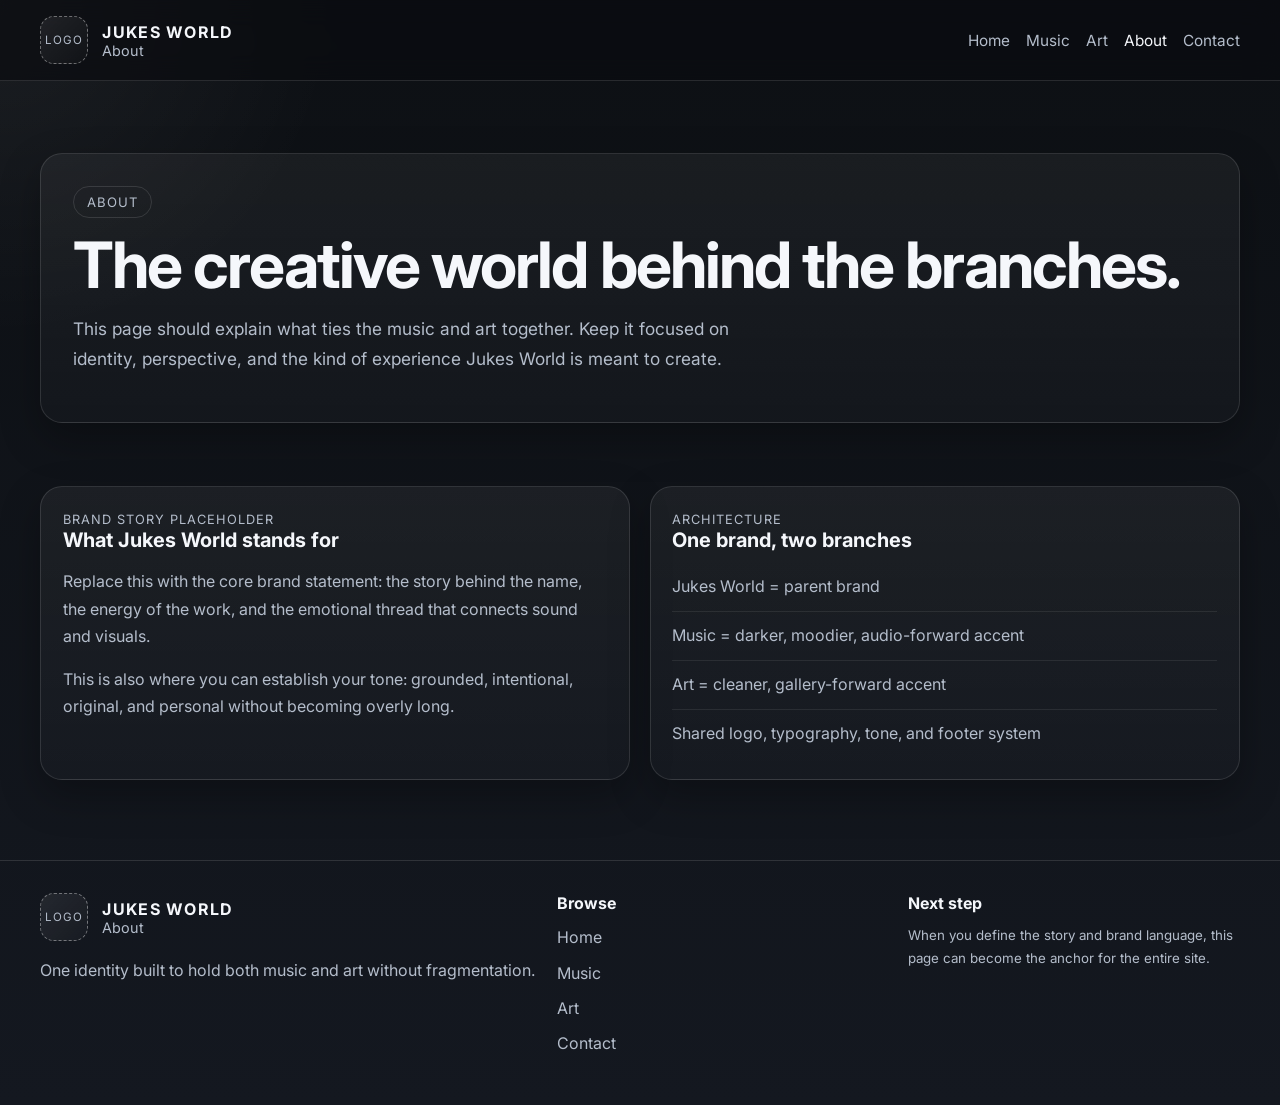
==== about/index.html @ 493636e7 "Add files via upload" ====
<!DOCTYPE html>
<html lang="en">
<head>
  <meta charset="UTF-8" />
  <meta name="viewport" content="width=device-width, initial-scale=1.0" />
  <title>Jukes World — About</title>
  <meta name="description" content="About Jukes World and the shared identity connecting its music and art branches." />
  <link rel="preconnect" href="https://fonts.googleapis.com" />
  <link rel="preconnect" href="https://fonts.gstatic.com" crossorigin />
  <link href="https://fonts.googleapis.com/css2?family=Inter:wght@400;500;600;700;800&display=swap" rel="stylesheet" />
  <link rel="stylesheet" href="/styles.css" />
</head>
<body class="inner-page">
  <header class="site-header">
    <div class="container nav-wrap">
      <a class="brand-lockup" href="/">
        <div class="brand-mark">Logo</div>
        <div class="brand-text">
          <strong>Jukes World</strong>
          <span>About</span>
        </div>
      </a>

      <button class="menu-toggle" type="button" aria-expanded="false" data-menu-toggle>Menu</button>

      <nav class="main-nav" aria-label="Primary" data-nav>
        <a href="/">Home</a>
        <a href="/music/">Music</a>
        <a href="/art/">Art</a>
        <a class="active" href="/about/">About</a>
        <a href="/contact/">Contact</a>
      </nav>
    </div>
  </header>

  <main>
    <section class="page-hero">
      <div class="container">
        <div class="panel">
          <span class="eyebrow">About</span>
          <h1>The creative world behind the branches.</h1>
          <p>
            This page should explain what ties the music and art together. Keep it focused on identity, perspective, and the kind of experience Jukes World is meant to create.
          </p>
        </div>
      </div>
    </section>

    <section>
      <div class="container about-grid">
        <article class="content-card">
          <span class="kicker">Brand Story Placeholder</span>
          <h3>What Jukes World stands for</h3>
          <p>
            Replace this with the core brand statement: the story behind the name, the energy of the work, and the emotional thread that connects sound and visuals.
          </p>
          <p>
            This is also where you can establish your tone: grounded, intentional, original, and personal without becoming overly long.
          </p>
        </article>

        <article class="content-card">
          <span class="kicker">Architecture</span>
          <h3>One brand, two branches</h3>
          <ul class="clean-list">
            <li>Jukes World = parent brand</li>
            <li>Music = darker, moodier, audio-forward accent</li>
            <li>Art = cleaner, gallery-forward accent</li>
            <li>Shared logo, typography, tone, and footer system</li>
          </ul>
        </article>
      </div>
    </section>
  </main>

  <footer class="footer">
    <div class="container footer-grid">
      <div>
        <div class="brand-lockup">
          <div class="brand-mark">Logo</div>
          <div class="brand-text">
            <strong>Jukes World</strong>
            <span>About</span>
          </div>
        </div>
        <p>One identity built to hold both music and art without fragmentation.</p>
      </div>
      <div>
        <h4>Browse</h4>
        <div class="footer-links">
          <a href="/">Home</a>
          <a href="/music/">Music</a>
          <a href="/art/">Art</a>
          <a href="/contact/">Contact</a>
        </div>
      </div>
      <div>
        <h4>Next step</h4>
        <small>When you define the story and brand language, this page can become the anchor for the entire site.</small>
      </div>
    </div>
  </footer>

  <script src="/script.js"></script>
</body>
</html>
---- styles.css ----
:root {
  --bg: #0f1115;
  --bg-soft: #161a20;
  --surface: #1c2129;
  --surface-2: #232935;
  --text: #f5f7fb;
  --muted: #b4bdcb;
  --line: rgba(255,255,255,0.12);
  --brand: #d9d4cb;
  --music: #7b6ef6;
  --art: #c39a66;
  --success: #91c38a;
  --max: 1200px;
  --radius: 22px;
  --shadow: 0 16px 40px rgba(0,0,0,0.28);
}

* { box-sizing: border-box; }
html { scroll-behavior: smooth; }
body {
  margin: 0;
  font-family: Inter, Arial, Helvetica, sans-serif;
  color: var(--text);
  background:
    radial-gradient(circle at top left, rgba(123,110,246,0.12), transparent 28%),
    radial-gradient(circle at top right, rgba(195,154,102,0.12), transparent 24%),
    linear-gradient(180deg, #0b0d11 0%, #10141a 100%);
  min-height: 100vh;
}

body.music-page {
  background:
    radial-gradient(circle at top left, rgba(123,110,246,0.16), transparent 30%),
    linear-gradient(180deg, #0a0d12 0%, #10131b 100%);
}

body.art-page {
  background:
    radial-gradient(circle at top right, rgba(195,154,102,0.16), transparent 28%),
    linear-gradient(180deg, #0f0f10 0%, #171514 100%);
}

body.inner-page {
  background:
    radial-gradient(circle at top left, rgba(255,255,255,0.06), transparent 20%),
    linear-gradient(180deg, #0d1014 0%, #141820 100%);
}

a {
  color: inherit;
  text-decoration: none;
}

img { max-width: 100%; display: block; }

.container {
  width: min(calc(100% - 2rem), var(--max));
  margin: 0 auto;
}

.site-header {
  position: sticky;
  top: 0;
  z-index: 20;
  backdrop-filter: blur(14px);
  background: rgba(10, 12, 16, 0.7);
  border-bottom: 1px solid var(--line);
}

.nav-wrap {
  display: flex;
  align-items: center;
  justify-content: space-between;
  gap: 1rem;
  padding: 1rem 0;
}

.brand-lockup {
  display: inline-flex;
  align-items: center;
  gap: 0.9rem;
}

.brand-mark {
  width: 48px;
  height: 48px;
  border-radius: 14px;
  border: 1px dashed rgba(255,255,255,0.38);
  background: linear-gradient(135deg, rgba(255,255,255,0.08), rgba(255,255,255,0.02));
  display: grid;
  place-items: center;
  color: var(--muted);
  font-size: 0.72rem;
  letter-spacing: 0.08em;
  text-transform: uppercase;
}

.brand-text strong {
  display: block;
  font-size: 1rem;
  letter-spacing: 0.08em;
  text-transform: uppercase;
}

.brand-text span {
  display: block;
  color: var(--muted);
  font-size: 0.9rem;
}

.menu-toggle {
  display: none;
  background: transparent;
  border: 1px solid var(--line);
  color: var(--text);
  border-radius: 999px;
  padding: 0.7rem 1rem;
  font: inherit;
}

.main-nav {
  display: flex;
  align-items: center;
  gap: 1rem;
  flex-wrap: wrap;
}

.main-nav a {
  color: var(--muted);
  font-size: 0.96rem;
  transition: color 0.2s ease;
}

.main-nav a:hover,
.main-nav a:focus-visible,
.main-nav a.active {
  color: var(--text);
}

.button,
button.button {
  display: inline-flex;
  align-items: center;
  justify-content: center;
  gap: 0.55rem;
  min-height: 48px;
  padding: 0.85rem 1.2rem;
  border-radius: 999px;
  border: 1px solid transparent;
  font-weight: 600;
  letter-spacing: 0.01em;
  transition: transform 0.2s ease, border-color 0.2s ease, background 0.2s ease;
}

.button:hover,
button.button:hover { transform: translateY(-1px); }

.button-primary {
  background: var(--text);
  color: #0a0d12;
}

.button-secondary {
  border-color: var(--line);
  color: var(--text);
  background: rgba(255,255,255,0.02);
}

.button-music {
  background: rgba(123,110,246,0.16);
  border-color: rgba(123,110,246,0.34);
}

.button-art {
  background: rgba(195,154,102,0.16);
  border-color: rgba(195,154,102,0.32);
}

.hero {
  padding: 5rem 0 3rem;
}

.hero-grid {
  display: grid;
  grid-template-columns: 1.2fr 0.8fr;
  gap: 2rem;
  align-items: center;
}

.eyebrow {
  display: inline-block;
  padding: 0.45rem 0.8rem;
  border-radius: 999px;
  border: 1px solid var(--line);
  color: var(--muted);
  font-size: 0.82rem;
  letter-spacing: 0.08em;
  text-transform: uppercase;
}

.hero h1,
.page-hero h1 {
  margin: 1rem 0 0.9rem;
  font-size: clamp(2.6rem, 5vw, 5.4rem);
  line-height: 0.98;
  letter-spacing: -0.03em;
}

.hero p,
.page-hero p,
.section-intro {
  color: var(--muted);
  font-size: 1.08rem;
  line-height: 1.7;
  max-width: 62ch;
}

.hero-actions,
.inline-actions {
  display: flex;
  flex-wrap: wrap;
  gap: 0.9rem;
  margin-top: 1.6rem;
}

.panel,
.split-card,
.content-card,
.placeholder-box,
.feature-card,
.info-card,
.contact-card,
.stat-card {
  border: 1px solid var(--line);
  background: linear-gradient(180deg, rgba(255,255,255,0.05), rgba(255,255,255,0.02));
  border-radius: var(--radius);
  box-shadow: var(--shadow);
}

.panel {
  padding: 1.5rem;
}

.hero-visual {
  padding: 1.4rem;
}

.placeholder-box {
  min-height: 360px;
  display: grid;
  place-items: center;
  padding: 2rem;
  text-align: center;
  color: var(--muted);
  border-style: dashed;
}

.placeholder-box strong {
  display: block;
  color: var(--text);
  margin-bottom: 0.6rem;
  font-size: 1.2rem;
}

section {
  padding: 1.4rem 0 3rem;
}

.section-head {
  display: flex;
  align-items: end;
  justify-content: space-between;
  gap: 1rem;
  margin-bottom: 1.4rem;
}

.section-head h2 {
  margin: 0;
  font-size: clamp(1.7rem, 3vw, 2.6rem);
  letter-spacing: -0.03em;
}

.split-grid,
.feature-grid,
.card-grid,
.stats-grid,
.footer-grid,
.contact-grid,
.about-grid,
.gallery-grid {
  display: grid;
  gap: 1.2rem;
}

.split-grid {
  grid-template-columns: repeat(2, minmax(0, 1fr));
}

.feature-grid,
.card-grid,
.gallery-grid,
.contact-grid,
.about-grid {
  grid-template-columns: repeat(2, minmax(0, 1fr));
}

.stats-grid {
  grid-template-columns: repeat(4, minmax(0, 1fr));
}

.split-card,
.content-card,
.feature-card,
.info-card,
.contact-card,
.stat-card {
  padding: 1.35rem;
}

.split-card {
  position: relative;
  overflow: hidden;
}

.split-card::before {
  content: "";
  position: absolute;
  inset: 0;
  pointer-events: none;
  background: linear-gradient(135deg, rgba(255,255,255,0.06), transparent 45%);
}

.split-card.music::after,
.music-accent {
  background: linear-gradient(90deg, var(--music), rgba(123,110,246,0.05));
}

.split-card.art::after,
.art-accent {
  background: linear-gradient(90deg, var(--art), rgba(195,154,102,0.05));
}

.split-card::after {
  content: "";
  position: absolute;
  left: 0;
  top: 0;
  bottom: 0;
  width: 4px;
}

.split-card h3,
.content-card h3,
.feature-card h3,
.info-card h3,
.contact-card h3 {
  margin-top: 0;
  margin-bottom: 0.65rem;
  font-size: 1.25rem;
}

.split-card p,
.content-card p,
.feature-card p,
.info-card p,
.contact-card p,
.stat-card p,
ul.clean-list li {
  color: var(--muted);
  line-height: 1.7;
}

.kicker {
  color: var(--muted);
  text-transform: uppercase;
  letter-spacing: 0.08em;
  font-size: 0.8rem;
}

.meta-row {
  display: flex;
  gap: 0.8rem;
  flex-wrap: wrap;
  color: var(--muted);
  font-size: 0.92rem;
}

.placeholder-media {
  margin-top: 1rem;
  padding: 1rem;
  border-radius: 18px;
  border: 1px dashed rgba(255,255,255,0.24);
  min-height: 180px;
  display: grid;
  place-items: center;
  text-align: center;
  color: var(--muted);
  background: rgba(255,255,255,0.02);
}

ul.clean-list {
  list-style: none;
  padding: 0;
  margin: 0.5rem 0 0;
}

ul.clean-list li {
  padding: 0.65rem 0;
  border-top: 1px solid rgba(255,255,255,0.08);
}

ul.clean-list li:first-child { border-top: 0; }

.signup {
  padding: 1.5rem;
}

.signup-form,
.contact-form {
  display: flex;
  flex-wrap: wrap;
  gap: 0.8rem;
  margin-top: 1rem;
}

.input,
.textarea {
  width: 100%;
  border-radius: 16px;
  border: 1px solid var(--line);
  background: rgba(255,255,255,0.04);
  color: var(--text);
  padding: 0.95rem 1rem;
  font: inherit;
}

.input::placeholder,
.textarea::placeholder { color: #97a2b5; }

.input-grow { flex: 1 1 260px; }

.textarea {
  min-height: 160px;
  resize: vertical;
}

.notice {
  color: var(--muted);
  font-size: 0.9rem;
}

.page-hero {
  padding: 4.5rem 0 2.5rem;
}

.page-hero .panel {
  padding: 2rem;
}

.inline-nav {
  display: flex;
  flex-wrap: wrap;
  gap: 0.75rem;
  margin-top: 1.3rem;
}

.inline-nav a {
  padding: 0.7rem 1rem;
  border-radius: 999px;
  border: 1px solid var(--line);
  color: var(--muted);
}

.inline-nav a:hover { color: var(--text); }

.badge-row {
  display: flex;
  flex-wrap: wrap;
  gap: 0.65rem;
  margin-top: 1rem;
}

.badge {
  padding: 0.45rem 0.75rem;
  border-radius: 999px;
  background: rgba(255,255,255,0.05);
  border: 1px solid rgba(255,255,255,0.08);
  color: var(--muted);
  font-size: 0.88rem;
}

.footer {
  padding: 2rem 0 3rem;
  border-top: 1px solid var(--line);
  margin-top: 2rem;
}

.footer-grid {
  grid-template-columns: 1.2fr 0.8fr 0.8fr;
  align-items: start;
}

.footer h4 {
  margin-top: 0;
  margin-bottom: 0.7rem;
}

.footer-links {
  display: grid;
  gap: 0.5rem;
}

.footer small,
.footer p,
.footer a {
  color: var(--muted);
  line-height: 1.7;
}

.small-label {
  color: var(--muted);
  text-transform: uppercase;
  letter-spacing: 0.08em;
  font-size: 0.75rem;
}

hr.soft {
  border: 0;
  border-top: 1px solid rgba(255,255,255,0.08);
  margin: 2rem 0;
}

@media (max-width: 960px) {
  .hero-grid,
  .split-grid,
  .feature-grid,
  .card-grid,
  .stats-grid,
  .footer-grid,
  .contact-grid,
  .about-grid,
  .gallery-grid {
    grid-template-columns: 1fr;
  }

  .menu-toggle {
    display: inline-flex;
  }

  .main-nav {
    position: absolute;
    left: 1rem;
    right: 1rem;
    top: calc(100% + 0.6rem);
    background: rgba(12, 14, 19, 0.98);
    border: 1px solid var(--line);
    border-radius: 22px;
    padding: 1rem;
    display: none;
    flex-direction: column;
    align-items: flex-start;
  }

  .main-nav.open { display: flex; }
}
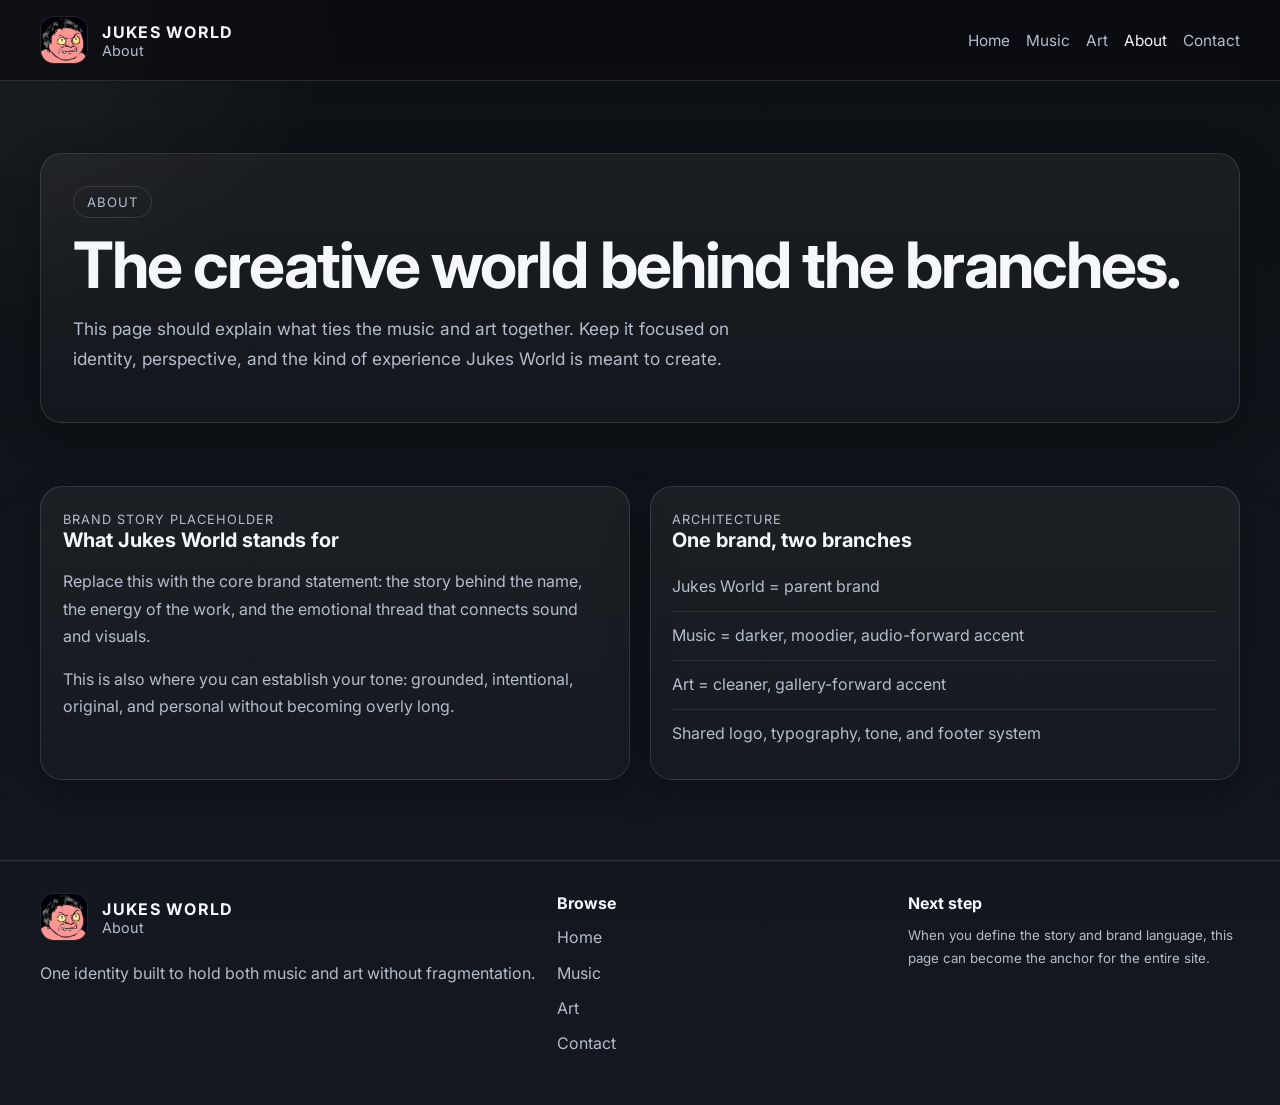
==== commit f86d4faa: "Update index.html" ====
--- a/about/index.html
+++ b/about/index.html
@@ -14,7 +14,9 @@
   <header class="site-header">
     <div class="container nav-wrap">
       <a class="brand-lockup" href="/">
-        <div class="brand-mark">Logo</div>
+        <div class="brand-mark brand-mark-image">
+          <img src="/assets/images/jukesworld-logo.png" alt="Jukes World logo" />
+        </div>
         <div class="brand-text">
           <strong>Jukes World</strong>
           <span>About</span>
@@ -77,7 +79,9 @@
     <div class="container footer-grid">
       <div>
         <div class="brand-lockup">
-          <div class="brand-mark">Logo</div>
+         <div class="brand-mark brand-mark-image">
+          <img src="/assets/images/jukesworld-logo.png" alt="Jukes World logo" />
+        </div>
           <div class="brand-text">
             <strong>Jukes World</strong>
             <span>About</span>
--- a/styles.css
+++ b/styles.css
@@ -563,3 +563,139 @@
 
   .main-nav.open { display: flex; }
 }
+
+.track-preview-card {
+  margin-top: 1rem;
+  padding: 1rem;
+  border-radius: 18px;
+  border: 1px solid var(--line);
+  background:
+    linear-gradient(180deg, rgba(123,110,246,0.08), rgba(255,255,255,0.02));
+  box-shadow: var(--shadow);
+}
+
+.track-preview-card h4 {
+  margin: 0.5rem 0 0.45rem;
+  font-size: 1.1rem;
+}
+
+.track-preview-card p {
+  margin: 0 0 1rem;
+  color: var(--muted);
+  line-height: 1.6;
+}
+
+.track-preview-card audio {
+  width: 100%;
+  display: block;
+  border-radius: 999px;
+}
+.brand-mark.brand-mark-image {
+  overflow: hidden;
+  padding: 0;
+  border: 1px solid var(--line);
+  background: #05070b;
+}
+
+.brand-mark.brand-mark-image img {
+  width: 100%;
+  height: 100%;
+  display: block;
+  object-fit: cover;
+}
+
+.hero-visual {
+  display: flex;
+  align-items: center;
+  justify-content: center;
+}
+
+.hero-artwork {
+  width: 100%;
+  display: block;
+  border-radius: 18px;
+  object-fit: cover;
+}
+.art-process-piece {
+  margin-top: 1rem;
+  border-radius: 18px;
+  overflow: hidden;
+  border: 1px solid var(--line);
+  background: linear-gradient(180deg, rgba(195,154,102,0.08), rgba(255,255,255,0.02));
+  box-shadow: var(--shadow);
+}
+
+.art-process-piece img {
+  width: 100%;
+  display: block;
+  aspect-ratio: 3 / 4;
+  object-fit: cover;
+}
+
+.art-process-copy {
+  padding: 1rem;
+}
+
+.art-process-copy h4 {
+  margin: 0 0 0.5rem;
+  font-size: 1.05rem;
+}
+
+.art-process-copy p {
+  margin: 0;
+  color: var(--muted);
+  line-height: 1.6;
+}
+.brand-mark.brand-mark-image {
+  overflow: hidden;
+  padding: 0;
+  border: 1px solid var(--line);
+  background: #05070b;
+}
+
+.brand-mark.brand-mark-image img {
+  width: 100%;
+  height: 100%;
+  display: block;
+  object-fit: cover;
+}
+
+.project-series {
+  margin-top: 1rem;
+}
+
+.project-gallery-grid {
+  display: grid;
+  grid-template-columns: repeat(3, minmax(0, 1fr));
+  gap: 1rem;
+  margin-top: 0.85rem;
+}
+
+.project-piece {
+  margin: 0;
+  border-radius: 18px;
+  overflow: hidden;
+  border: 1px solid var(--line);
+  background: linear-gradient(180deg, rgba(195,154,102,0.08), rgba(255,255,255,0.02));
+  box-shadow: var(--shadow);
+}
+
+.project-piece img {
+  width: 100%;
+  display: block;
+  aspect-ratio: 1 / 1;
+  object-fit: cover;
+}
+
+.project-piece figcaption {
+  padding: 0.85rem 1rem 1rem;
+  color: var(--muted);
+  font-size: 0.95rem;
+  line-height: 1.5;
+}
+
+@media (max-width: 960px) {
+  .project-gallery-grid {
+    grid-template-columns: 1fr;
+  }
+}
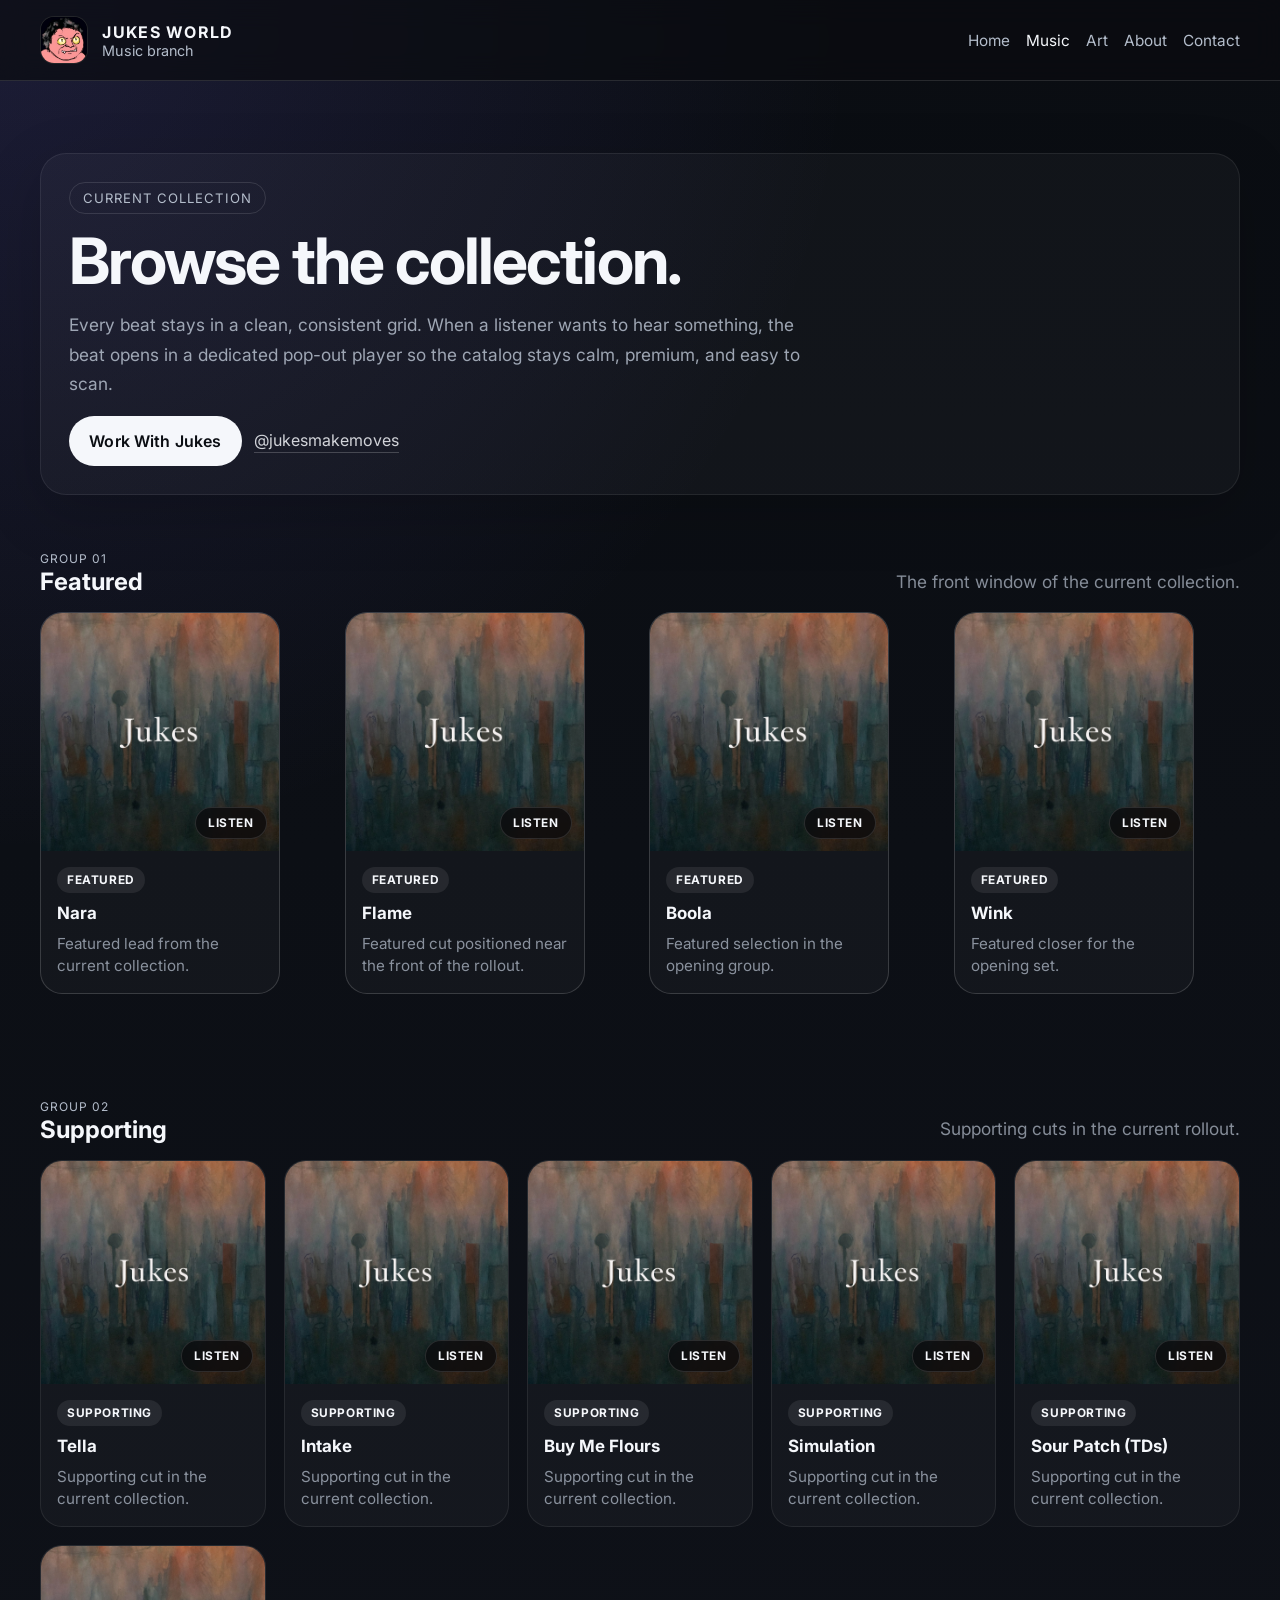
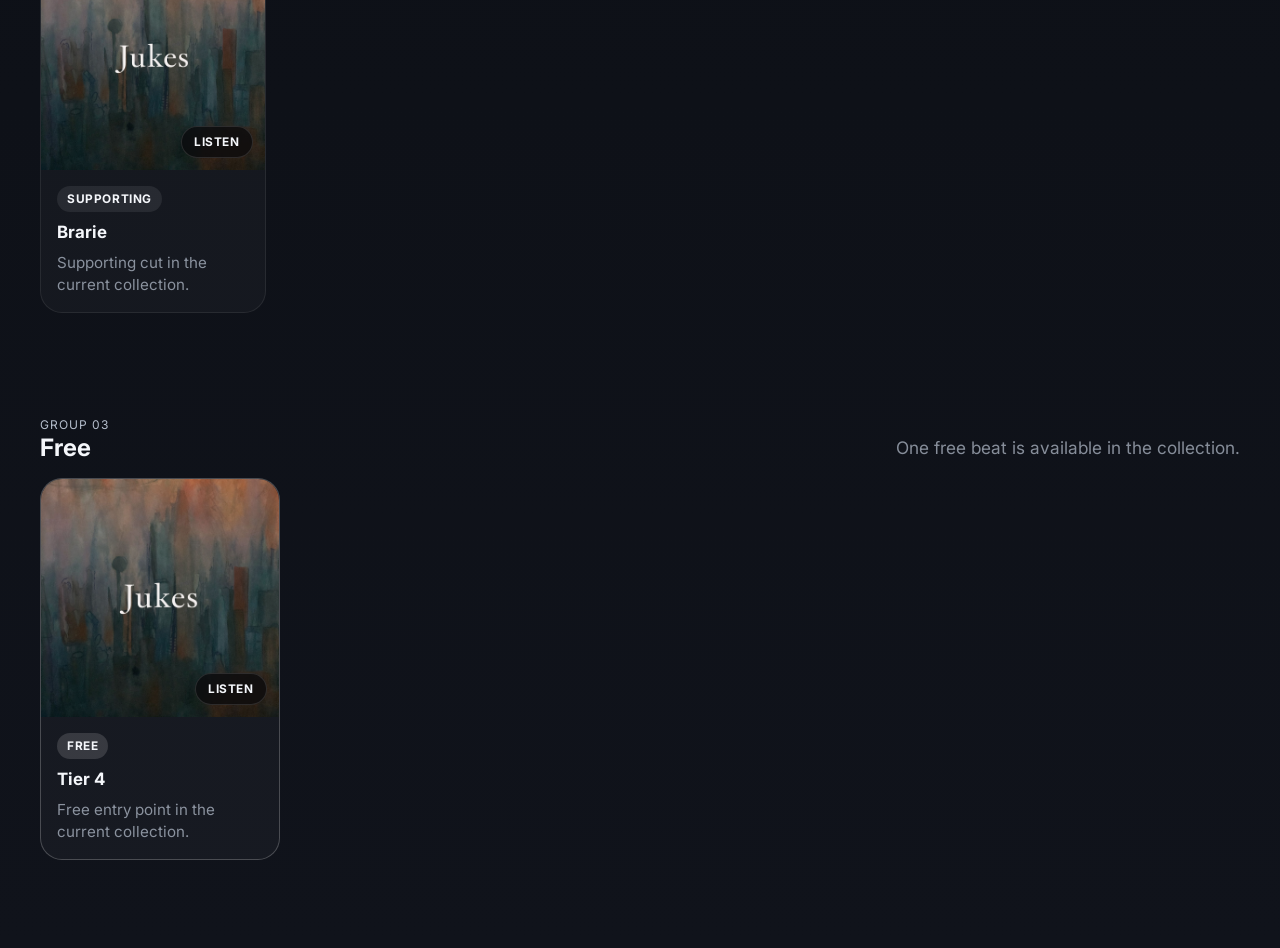
==== commit 19595ded: "Update index.html" ====
--- a/about/index.html
+++ b/about/index.html
@@ -3,14 +3,369 @@
 <head>
   <meta charset="UTF-8" />
   <meta name="viewport" content="width=device-width, initial-scale=1.0" />
-  <title>Jukes World — About</title>
-  <meta name="description" content="About Jukes World and the shared identity connecting its music and art branches." />
+  <title>Jukes World — Music</title>
+  <meta name="description" content="Hear the Jukes collection in a cleaner premium listening gallery." />
   <link rel="preconnect" href="https://fonts.googleapis.com" />
   <link rel="preconnect" href="https://fonts.gstatic.com" crossorigin />
   <link href="https://fonts.googleapis.com/css2?family=Inter:wght@400;500;600;700;800&display=swap" rel="stylesheet" />
   <link rel="stylesheet" href="/styles.css" />
+  <style>
+    .music-shell {
+      display: grid;
+      gap: 30px;
+    }
+
+    .music-intro {
+      padding: 28px;
+      border-radius: 26px;
+      border: 1px solid rgba(255,255,255,0.08);
+      background: rgba(255,255,255,0.03);
+      box-shadow: 0 18px 60px rgba(0,0,0,0.18);
+    }
+
+    .music-intro p {
+      max-width: 46rem;
+      margin-bottom: 18px;
+      opacity: 0.86;
+    }
+
+    .music-intro-actions {
+      display: flex;
+      flex-wrap: wrap;
+      gap: 12px;
+      align-items: center;
+    }
+
+    .music-subtle-link {
+      color: inherit;
+      text-decoration: none;
+      opacity: 0.84;
+      border-bottom: 1px solid rgba(255,255,255,0.24);
+      padding-bottom: 2px;
+    }
+
+    .music-subtle-link:hover {
+      opacity: 1;
+    }
+
+    .beat-group {
+      display: grid;
+      gap: 16px;
+    }
+
+    .beat-group-head {
+      display: flex;
+      flex-wrap: wrap;
+      gap: 12px;
+      justify-content: space-between;
+      align-items: end;
+    }
+
+    .beat-group-head h2 {
+      margin: 0;
+    }
+
+    .beat-group-head p {
+      margin: 0;
+      opacity: 0.72;
+      max-width: 38rem;
+    }
+
+    .beat-grid {
+      display: grid;
+      grid-template-columns: repeat(auto-fit, minmax(220px, 1fr));
+      gap: 18px;
+      align-items: start;
+    }
+
+    .beat-card {
+      width: 100%;
+      max-width: 240px;
+      justify-self: start;
+      border-radius: 22px;
+      overflow: hidden;
+      border: 1px solid rgba(255,255,255,0.08);
+      background: rgba(255,255,255,0.03);
+      transition: transform 0.18s ease, border-color 0.18s ease, box-shadow 0.18s ease;
+    }
+
+    .beat-card:hover {
+      transform: translateY(-2px);
+      border-color: rgba(255,255,255,0.18);
+      box-shadow: 0 16px 40px rgba(0,0,0,0.16);
+    }
+
+    .beat-card.featured {
+      border-color: rgba(255,255,255,0.16);
+    }
+
+    .beat-card.free {
+      border-color: rgba(255,255,255,0.22);
+    }
+
+    .beat-trigger {
+      width: 100%;
+      border: 0;
+      background: transparent;
+      color: inherit;
+      text-align: left;
+      padding: 0;
+      cursor: pointer;
+      font: inherit;
+      display: block;
+    }
+
+    .beat-thumb-wrap {
+      position: relative;
+      width: 100%;
+      aspect-ratio: 1 / 1;
+      overflow: hidden;
+      background: rgba(255,255,255,0.04);
+    }
+
+    .beat-thumb {
+      width: 100%;
+      height: 100%;
+      object-fit: cover;
+      display: block;
+      transition: transform 0.25s ease;
+    }
+
+    .beat-trigger:hover .beat-thumb {
+      transform: scale(1.02);
+    }
+
+    .beat-open-chip {
+      position: absolute;
+      right: 12px;
+      bottom: 12px;
+      padding: 8px 12px;
+      border-radius: 999px;
+      background: rgba(9, 9, 12, 0.72);
+      backdrop-filter: blur(10px);
+      font-size: 0.74rem;
+      font-weight: 700;
+      letter-spacing: 0.05em;
+      text-transform: uppercase;
+      border: 1px solid rgba(255,255,255,0.12);
+    }
+
+    .beat-copy {
+      padding: 16px;
+      display: grid;
+      gap: 10px;
+    }
+
+    .beat-role {
+      display: inline-flex;
+      align-items: center;
+      width: fit-content;
+      padding: 6px 10px;
+      border-radius: 999px;
+      background: rgba(255,255,255,0.08);
+      font-size: 0.74rem;
+      font-weight: 700;
+      letter-spacing: 0.05em;
+      text-transform: uppercase;
+    }
+
+    .beat-card.free .beat-role {
+      background: rgba(255,255,255,0.14);
+    }
+
+    .beat-title-row h3 {
+      margin: 0;
+      font-size: 1.06rem;
+    }
+
+    .beat-copy p {
+      margin: 0;
+      opacity: 0.74;
+      line-height: 1.45;
+      min-height: 2.8em;
+      font-size: 0.95rem;
+    }
+
+    .beat-modal {
+      position: fixed;
+      inset: 0;
+      display: none;
+      align-items: center;
+      justify-content: center;
+      padding: 24px;
+      background: rgba(4, 4, 8, 0.82);
+      backdrop-filter: blur(10px);
+      z-index: 9999;
+    }
+
+    .beat-modal.open {
+      display: flex;
+    }
+
+    .beat-modal-panel {
+      width: min(920px, 100%);
+      border-radius: 28px;
+      border: 1px solid rgba(255,255,255,0.1);
+      background:
+        radial-gradient(circle at top left, rgba(255,255,255,0.08), transparent 34%),
+        linear-gradient(180deg, rgba(20,20,24,0.96), rgba(10,10,14,0.98));
+      box-shadow: 0 28px 100px rgba(0,0,0,0.42);
+      overflow: hidden;
+    }
+
+    .beat-modal-grid {
+      display: grid;
+      grid-template-columns: minmax(280px, 360px) minmax(0, 1fr);
+    }
+
+    .beat-modal-art-wrap {
+      background: rgba(255,255,255,0.03);
+      min-height: 100%;
+    }
+
+    .beat-modal-art {
+      width: 100%;
+      height: 100%;
+      min-height: 320px;
+      object-fit: cover;
+      display: block;
+    }
+
+    .beat-modal-body {
+      padding: 24px;
+      display: grid;
+      gap: 18px;
+    }
+
+    .beat-modal-top {
+      display: flex;
+      justify-content: space-between;
+      gap: 16px;
+      align-items: start;
+    }
+
+    .beat-modal-top h2 {
+      margin: 0 0 8px;
+      font-size: clamp(1.5rem, 3vw, 2rem);
+    }
+
+    .beat-modal-top p {
+      margin: 0;
+      opacity: 0.78;
+      line-height: 1.55;
+      max-width: 38rem;
+    }
+
+    .beat-modal-role {
+      display: inline-flex;
+      align-items: center;
+      padding: 7px 12px;
+      border-radius: 999px;
+      background: rgba(255,255,255,0.08);
+      font-size: 0.75rem;
+      font-weight: 700;
+      letter-spacing: 0.05em;
+      text-transform: uppercase;
+      white-space: nowrap;
+    }
+
+    .beat-modal-role.free {
+      background: rgba(255,255,255,0.14);
+    }
+
+    .beat-player {
+      display: grid;
+      gap: 14px;
+      padding: 18px;
+      border-radius: 22px;
+      border: 1px solid rgba(255,255,255,0.08);
+      background: rgba(255,255,255,0.04);
+    }
+
+    .beat-audio {
+      width: 100%;
+    }
+
+    .beat-player-actions {
+      display: flex;
+      flex-wrap: wrap;
+      gap: 10px;
+      align-items: center;
+      justify-content: space-between;
+    }
+
+    .beat-player-left,
+    .beat-player-right {
+      display: flex;
+      flex-wrap: wrap;
+      gap: 10px;
+      align-items: center;
+    }
+
+    .beat-nav-button {
+      border: 1px solid rgba(255,255,255,0.12);
+      background: rgba(255,255,255,0.06);
+      color: inherit;
+      border-radius: 999px;
+      padding: 11px 14px;
+      font: inherit;
+      cursor: pointer;
+      transition: background 0.18s ease, border-color 0.18s ease;
+    }
+
+    .beat-nav-button:hover {
+      background: rgba(255,255,255,0.12);
+      border-color: rgba(255,255,255,0.2);
+    }
+
+    .beat-download {
+      display: none;
+    }
+
+    .beat-download.show {
+      display: inline-flex;
+    }
+
+    .beat-modal-note {
+      margin: 0;
+      font-size: 0.92rem;
+      opacity: 0.7;
+    }
+
+    .beat-modal-close {
+      border: 1px solid rgba(255,255,255,0.12);
+      background: rgba(255,255,255,0.05);
+      color: inherit;
+      width: 46px;
+      height: 46px;
+      border-radius: 999px;
+      font-size: 1.4rem;
+      line-height: 1;
+      cursor: pointer;
+      transition: background 0.18s ease;
+    }
+
+    .beat-modal-close:hover {
+      background: rgba(255,255,255,0.12);
+    }
+
+    @media (max-width: 820px) {
+      .beat-modal-grid {
+        grid-template-columns: 1fr;
+      }
+
+      .beat-modal-art {
+        min-height: 240px;
+        max-height: 320px;
+      }
+
+      .beat-player-actions {
+        justify-content: flex-start;
+      }
+    }
+  </style>
 </head>
-<body class="inner-page">
+<body class="music-page">
   <header class="site-header">
     <div class="container nav-wrap">
       <a class="brand-lockup" href="/">
@@ -19,7 +374,7 @@
         </div>
         <div class="brand-text">
           <strong>Jukes World</strong>
-          <span>About</span>
+          <span>Music branch</span>
         </div>
       </a>
 
@@ -27,9 +382,9 @@
 
       <nav class="main-nav" aria-label="Primary" data-nav>
         <a href="/">Home</a>
-        <a href="/music/">Music</a>
+        <a class="active" href="/music/">Music</a>
         <a href="/art/">Art</a>
-        <a class="active" href="/about/">About</a>
+        <a href="/about/">About</a>
         <a href="/contact/">Contact</a>
       </nav>
     </div>
@@ -37,74 +392,402 @@
 
   <main>
     <section class="page-hero">
-      <div class="container">
-        <div class="panel">
-          <span class="eyebrow">About</span>
-          <h1>The creative world behind the branches.</h1>
+      <div class="container music-shell">
+        <article class="music-intro">
+          <span class="eyebrow">Current Collection</span>
+          <h1>Browse the collection.</h1>
           <p>
-            This page should explain what ties the music and art together. Keep it focused on identity, perspective, and the kind of experience Jukes World is meant to create.
+            Every beat stays in a clean, consistent grid. When a listener wants to hear something,
+            the beat opens in a dedicated pop-out player so the catalog stays calm, premium, and easy to scan.
           </p>
-        </div>
-      </div>
-    </section>
-
-    <section>
-      <div class="container about-grid">
-        <article class="content-card">
-          <span class="kicker">Brand Story Placeholder</span>
-          <h3>What Jukes World stands for</h3>
-          <p>
-            Replace this with the core brand statement: the story behind the name, the energy of the work, and the emotional thread that connects sound and visuals.
-          </p>
-          <p>
-            This is also where you can establish your tone: grounded, intentional, original, and personal without becoming overly long.
-          </p>
+
+          <div class="music-intro-actions">
+            <a class="button button-primary" href="/contact/">Work With Jukes</a>
+            <a class="music-subtle-link" href="https://www.instagram.com/jukesmakemoves/" target="_blank" rel="noopener noreferrer">@jukesmakemoves</a>
+          </div>
         </article>
 
-        <article class="content-card">
-          <span class="kicker">Architecture</span>
-          <h3>One brand, two branches</h3>
-          <ul class="clean-list">
-            <li>Jukes World = parent brand</li>
-            <li>Music = darker, moodier, audio-forward accent</li>
-            <li>Art = cleaner, gallery-forward accent</li>
-            <li>Shared logo, typography, tone, and footer system</li>
-          </ul>
-        </article>
+        <section class="beat-group" aria-labelledby="featured-group-title">
+          <div class="beat-group-head">
+            <div>
+              <span class="small-label">Group 01</span>
+              <h2 id="featured-group-title">Featured</h2>
+            </div>
+            <p>The front window of the current collection.</p>
+          </div>
+
+          <div class="beat-grid">
+            <article class="beat-card featured">
+              <button class="beat-trigger" type="button" data-title="Nara" data-role="Featured" data-preview="/assets/audio/Nara-preview.mp3" data-image="/assets/images/Jukes-World-Thumbnail.png" data-description="Featured lead from the current collection." data-note="Preview stream only. All rights reserved.">
+                <div class="beat-thumb-wrap">
+                  <img class="beat-thumb" src="/assets/images/Jukes-World-Thumbnail.png" alt="Artwork for Nara" />
+                  <span class="beat-open-chip">Listen</span>
+                </div>
+                <div class="beat-copy">
+                  <span class="beat-role">Featured</span>
+                  <div class="beat-title-row"><h3>Nara</h3></div>
+                  <p>Featured lead from the current collection.</p>
+                </div>
+              </button>
+            </article>
+
+            <article class="beat-card featured">
+              <button class="beat-trigger" type="button" data-title="Flame" data-role="Featured" data-preview="/assets/audio/Flame-preview.mp3" data-image="/assets/images/Jukes-World-Thumbnail.png" data-description="Featured cut positioned near the front of the rollout." data-note="Preview stream only. All rights reserved.">
+                <div class="beat-thumb-wrap">
+                  <img class="beat-thumb" src="/assets/images/Jukes-World-Thumbnail.png" alt="Artwork for Flame" />
+                  <span class="beat-open-chip">Listen</span>
+                </div>
+                <div class="beat-copy">
+                  <span class="beat-role">Featured</span>
+                  <div class="beat-title-row"><h3>Flame</h3></div>
+                  <p>Featured cut positioned near the front of the rollout.</p>
+                </div>
+              </button>
+            </article>
+
+            <article class="beat-card featured">
+              <button class="beat-trigger" type="button" data-title="Boola" data-role="Featured" data-preview="/assets/audio/Boola-preview.mp3" data-image="/assets/images/Jukes-World-Thumbnail.png" data-description="Featured selection in the opening group." data-note="Preview stream only. All rights reserved.">
+                <div class="beat-thumb-wrap">
+                  <img class="beat-thumb" src="/assets/images/Jukes-World-Thumbnail.png" alt="Artwork for Boola" />
+                  <span class="beat-open-chip">Listen</span>
+                </div>
+                <div class="beat-copy">
+                  <span class="beat-role">Featured</span>
+                  <div class="beat-title-row"><h3>Boola</h3></div>
+                  <p>Featured selection in the opening group.</p>
+                </div>
+              </button>
+            </article>
+
+            <article class="beat-card featured">
+              <button class="beat-trigger" type="button" data-title="Wink" data-role="Featured" data-preview="/assets/audio/Wink-preview.mp3" data-image="/assets/images/Jukes-World-Thumbnail.png" data-description="Featured closer for the opening set." data-note="Preview stream only. All rights reserved.">
+                <div class="beat-thumb-wrap">
+                  <img class="beat-thumb" src="/assets/images/Jukes-World-Thumbnail.png" alt="Artwork for Wink" />
+                  <span class="beat-open-chip">Listen</span>
+                </div>
+                <div class="beat-copy">
+                  <span class="beat-role">Featured</span>
+                  <div class="beat-title-row"><h3>Wink</h3></div>
+                  <p>Featured closer for the opening set.</p>
+                </div>
+              </button>
+            </article>
+          </div>
+        </section>
+
+        <section class="beat-group" aria-labelledby="supporting-group-title">
+          <div class="beat-group-head">
+            <div>
+              <span class="small-label">Group 02</span>
+              <h2 id="supporting-group-title">Supporting</h2>
+            </div>
+            <p>Supporting cuts in the current rollout.</p>
+          </div>
+
+          <div class="beat-grid">
+            <article class="beat-card">
+              <button class="beat-trigger" type="button" data-title="Tella" data-role="Supporting" data-preview="/assets/audio/Tella-preview.mp3" data-image="/assets/images/Jukes-World-Thumbnail.png" data-description="Supporting cut in the current collection." data-note="Preview stream only. All rights reserved.">
+                <div class="beat-thumb-wrap">
+                  <img class="beat-thumb" src="/assets/images/Jukes-World-Thumbnail.png" alt="Artwork for Tella" />
+                  <span class="beat-open-chip">Listen</span>
+                </div>
+                <div class="beat-copy">
+                  <span class="beat-role">Supporting</span>
+                  <div class="beat-title-row"><h3>Tella</h3></div>
+                  <p>Supporting cut in the current collection.</p>
+                </div>
+              </button>
+            </article>
+
+            <article class="beat-card">
+              <button class="beat-trigger" type="button" data-title="Intake" data-role="Supporting" data-preview="/assets/audio/Intake-preview.mp3" data-image="/assets/images/Jukes-World-Thumbnail.png" data-description="Supporting cut in the current collection." data-note="Preview stream only. All rights reserved.">
+                <div class="beat-thumb-wrap">
+                  <img class="beat-thumb" src="/assets/images/Jukes-World-Thumbnail.png" alt="Artwork for Intake" />
+                  <span class="beat-open-chip">Listen</span>
+                </div>
+                <div class="beat-copy">
+                  <span class="beat-role">Supporting</span>
+                  <div class="beat-title-row"><h3>Intake</h3></div>
+                  <p>Supporting cut in the current collection.</p>
+                </div>
+              </button>
+            </article>
+
+            <article class="beat-card">
+              <button class="beat-trigger" type="button" data-title="Buy Me Flours" data-role="Supporting" data-preview="/assets/audio/Buy-Me-Flours-preview.mp3" data-image="/assets/images/Jukes-World-Thumbnail.png" data-description="Supporting cut in the current collection." data-note="Preview stream only. All rights reserved.">
+                <div class="beat-thumb-wrap">
+                  <img class="beat-thumb" src="/assets/images/Jukes-World-Thumbnail.png" alt="Artwork for Buy Me Flours" />
+                  <span class="beat-open-chip">Listen</span>
+                </div>
+                <div class="beat-copy">
+                  <span class="beat-role">Supporting</span>
+                  <div class="beat-title-row"><h3>Buy Me Flours</h3></div>
+                  <p>Supporting cut in the current collection.</p>
+                </div>
+              </button>
+            </article>
+
+            <article class="beat-card">
+              <button class="beat-trigger" type="button" data-title="Simulation" data-role="Supporting" data-preview="/assets/audio/Simulation-preview.mp3" data-image="/assets/images/Jukes-World-Thumbnail.png" data-description="Supporting cut in the current collection." data-note="Preview stream only. All rights reserved.">
+                <div class="beat-thumb-wrap">
+                  <img class="beat-thumb" src="/assets/images/Jukes-World-Thumbnail.png" alt="Artwork for Simulation" />
+                  <span class="beat-open-chip">Listen</span>
+                </div>
+                <div class="beat-copy">
+                  <span class="beat-role">Supporting</span>
+                  <div class="beat-title-row"><h3>Simulation</h3></div>
+                  <p>Supporting cut in the current collection.</p>
+                </div>
+              </button>
+            </article>
+
+            <article class="beat-card">
+              <button class="beat-trigger" type="button" data-title="Sour Patch (TDs)" data-role="Supporting" data-preview="/assets/audio/Sour-Patch-preview.mp3" data-image="/assets/images/Jukes-World-Thumbnail.png" data-description="Supporting cut in the current collection." data-note="Preview stream only. All rights reserved.">
+                <div class="beat-thumb-wrap">
+                  <img class="beat-thumb" src="/assets/images/Jukes-World-Thumbnail.png" alt="Artwork for Sour Patch (TDs)" />
+                  <span class="beat-open-chip">Listen</span>
+                </div>
+                <div class="beat-copy">
+                  <span class="beat-role">Supporting</span>
+                  <div class="beat-title-row"><h3>Sour Patch (TDs)</h3></div>
+                  <p>Supporting cut in the current collection.</p>
+                </div>
+              </button>
+            </article>
+
+            <article class="beat-card">
+              <button class="beat-trigger" type="button" data-title="Brarie" data-role="Supporting" data-preview="/assets/audio/Brarie-preview.mp3" data-image="/assets/images/Jukes-World-Thumbnail.png" data-description="Supporting cut in the current collection." data-note="Preview stream only. All rights reserved.">
+                <div class="beat-thumb-wrap">
+                  <img class="beat-thumb" src="/assets/images/Jukes-World-Thumbnail.png" alt="Artwork for Brarie" />
+                  <span class="beat-open-chip">Listen</span>
+                </div>
+                <div class="beat-copy">
+                  <span class="beat-role">Supporting</span>
+                  <div class="beat-title-row"><h3>Brarie</h3></div>
+                  <p>Supporting cut in the current collection.</p>
+                </div>
+              </button>
+            </article>
+          </div>
+        </section>
+
+        <section class="beat-group" aria-labelledby="free-group-title">
+          <div class="beat-group-head">
+            <div>
+              <span class="small-label">Group 03</span>
+              <h2 id="free-group-title">Free</h2>
+            </div>
+            <p>One free beat is available in the collection.</p>
+          </div>
+
+          <div class="beat-grid">
+            <article class="beat-card free">
+              <button class="beat-trigger" type="button" data-title="Tier 4" data-role="Free" data-preview="/assets/audio/tier-4-preview.mp3" data-image="/assets/images/Jukes-World-Thumbnail.png" data-description="Free entry point in the current collection." data-note="Includes a full free download. All rights reserved except where expressly granted." data-full="/assets/audio/tier-4-full.mp3">
+                <div class="beat-thumb-wrap">
+                  <img class="beat-thumb" src="/assets/images/Jukes-World-Thumbnail.png" alt="Artwork for Tier 4" />
+                  <span class="beat-open-chip">Listen</span>
+                </div>
+                <div class="beat-copy">
+                  <span class="beat-role">Free</span>
+                  <div class="beat-title-row"><h3>Tier 4</h3></div>
+                  <p>Free entry point in the current collection.</p>
+                </div>
+              </button>
+            </article>
+          </div>
+        </section>
       </div>
     </section>
   </main>
 
-  <footer class="footer">
-    <div class="container footer-grid">
-      <div>
-        <div class="brand-lockup">
-         <div class="brand-mark brand-mark-image">
-          <img src="/assets/images/jukesworld-logo.png" alt="Jukes World logo" />
+  <div class="beat-modal" id="beat-modal" aria-hidden="true">
+    <div class="beat-modal-panel" role="dialog" aria-modal="true" aria-labelledby="beat-modal-title">
+      <div class="beat-modal-grid">
+        <div class="beat-modal-art-wrap">
+          <img id="beat-modal-art" class="beat-modal-art" src="" alt="" />
         </div>
-          <div class="brand-text">
-            <strong>Jukes World</strong>
-            <span>About</span>
-          </div>
-        </div>
-        <p>One identity built to hold both music and art without fragmentation.</p>
-      </div>
-      <div>
-        <h4>Browse</h4>
-        <div class="footer-links">
-          <a href="/">Home</a>
-          <a href="/music/">Music</a>
-          <a href="/art/">Art</a>
-          <a href="/contact/">Contact</a>
+
+        <div class="beat-modal-body">
+          <div class="beat-modal-top">
+            <div>
+              <h2 id="beat-modal-title">Selected Beat</h2>
+              <p id="beat-modal-description"></p>
+            </div>
+            <div style="display:flex; gap:10px; align-items:center;">
+              <span id="beat-modal-role" class="beat-modal-role">Role</span>
+              <button id="beat-modal-close" class="beat-modal-close" type="button" aria-label="Close beat player">×</button>
+            </div>
+          </div>
+
+          <div class="beat-player">
+            <audio
+              id="beat-audio"
+              class="beat-audio"
+              controls
+              controlsList="nodownload noplaybackrate"
+              disablePictureInPicture
+              preload="none"
+              oncontextmenu="return false;"
+            >
+              Your browser does not support the audio element.
+            </audio>
+
+            <div class="beat-player-actions">
+              <div class="beat-player-left">
+                <button id="beat-prev-button" class="beat-nav-button" type="button">← Previous</button>
+                <button id="beat-next-button" class="beat-nav-button" type="button">Next →</button>
+              </div>
+
+              <div class="beat-player-right">
+                <a id="beat-download-button" class="button button-primary beat-download" href="#" download>Download Free Beat</a>
+                <a class="button button-secondary" href="https://www.instagram.com/jukesmakemoves/" target="_blank" rel="noopener noreferrer">Instagram</a>
+              </div>
+            </div>
+
+            <p id="beat-modal-note" class="beat-modal-note"></p>
+          </div>
         </div>
       </div>
-      <div>
-        <h4>Next step</h4>
-        <small>When you define the story and brand language, this page can become the anchor for the entire site.</small>
-      </div>
     </div>
-  </footer>
-
-  <script src="/script.js"></script>
+  </div>
+
+  <script>
+    const menuToggle = document.querySelector("[data-menu-toggle]");
+    const nav = document.querySelector("[data-nav]");
+
+    if (menuToggle && nav) {
+      menuToggle.addEventListener("click", () => {
+        const expanded = menuToggle.getAttribute("aria-expanded") === "true";
+        menuToggle.setAttribute("aria-expanded", String(!expanded));
+        nav.classList.toggle("open");
+      });
+    }
+
+    (function initBeatModal() {
+      const triggers = Array.from(document.querySelectorAll(".beat-trigger"));
+      const modal = document.getElementById("beat-modal");
+      const modalArt = document.getElementById("beat-modal-art");
+      const modalTitle = document.getElementById("beat-modal-title");
+      const modalRole = document.getElementById("beat-modal-role");
+      const modalDescription = document.getElementById("beat-modal-description");
+      const modalNote = document.getElementById("beat-modal-note");
+      const closeButton = document.getElementById("beat-modal-close");
+      const prevButton = document.getElementById("beat-prev-button");
+      const nextButton = document.getElementById("beat-next-button");
+      const audio = document.getElementById("beat-audio");
+      const downloadButton = document.getElementById("beat-download-button");
+
+      if (!triggers.length || !modal || !audio) return;
+
+      let currentIndex = -1;
+
+      function tryAutoplay() {
+        const playPromise = audio.play();
+        if (playPromise && typeof playPromise.catch === "function") {
+          playPromise.catch((error) => {
+            console.error("Audio autoplay failed:", error);
+          });
+        }
+      }
+
+      function closeModal() {
+        modal.classList.remove("open");
+        modal.setAttribute("aria-hidden", "true");
+        audio.pause();
+        audio.removeAttribute("src");
+        audio.load();
+        downloadButton.classList.remove("show");
+        downloadButton.removeAttribute("href");
+        currentIndex = -1;
+      }
+
+      function renderBeat(index, autoplay = false) {
+        const trigger = triggers[index];
+        if (!trigger) return;
+
+        currentIndex = index;
+
+        const title = trigger.dataset.title || "";
+        const role = trigger.dataset.role || "";
+        const preview = trigger.dataset.preview || "";
+        const image = trigger.dataset.image || "";
+        const description = trigger.dataset.description || "";
+        const note = trigger.dataset.note || "";
+        const full = trigger.dataset.full || "";
+
+        modalTitle.textContent = title;
+        modalRole.textContent = role;
+        modalRole.classList.toggle("free", role.toLowerCase() === "free");
+        modalDescription.textContent = description;
+        modalNote.textContent = note;
+        modalArt.src = image;
+        modalArt.alt = `${title} artwork`;
+
+        audio.pause();
+        audio.src = preview;
+        audio.load();
+
+        if (full) {
+          downloadButton.href = full;
+          downloadButton.classList.add("show");
+        } else {
+          downloadButton.classList.remove("show");
+          downloadButton.removeAttribute("href");
+        }
+
+        if (autoplay) {
+          const handleCanPlay = () => {
+            tryAutoplay();
+            audio.removeEventListener("canplay", handleCanPlay);
+          };
+          audio.addEventListener("canplay", handleCanPlay);
+        }
+      }
+
+      function openModal(index) {
+        modal.classList.add("open");
+        modal.setAttribute("aria-hidden", "false");
+        renderBeat(index, true);
+      }
+
+      triggers.forEach((trigger, index) => {
+        trigger.addEventListener("click", () => openModal(index));
+      });
+
+      prevButton.addEventListener("click", () => {
+        if (currentIndex === -1) return;
+        const nextIndex = (currentIndex - 1 + triggers.length) % triggers.length;
+        renderBeat(nextIndex, true);
+      });
+
+      nextButton.addEventListener("click", () => {
+        if (currentIndex === -1) return;
+        const nextIndex = (currentIndex + 1) % triggers.length;
+        renderBeat(nextIndex, true);
+      });
+
+      closeButton.addEventListener("click", closeModal);
+
+      modal.addEventListener("click", (event) => {
+        if (event.target === modal) closeModal();
+      });
+
+      document.addEventListener("keydown", (event) => {
+        if (!modal.classList.contains("open")) return;
+
+        if (event.key === "Escape") {
+          closeModal();
+        } else if (event.key === "ArrowLeft") {
+          if (currentIndex === -1) return;
+          const nextIndex = (currentIndex - 1 + triggers.length) % triggers.length;
+          renderBeat(nextIndex, true);
+        } else if (event.key === "ArrowRight") {
+          if (currentIndex === -1) return;
+          const nextIndex = (currentIndex + 1) % triggers.length;
+          renderBeat(nextIndex, true);
+        }
+      });
+    })();
+  </script>
 </body>
 </html>
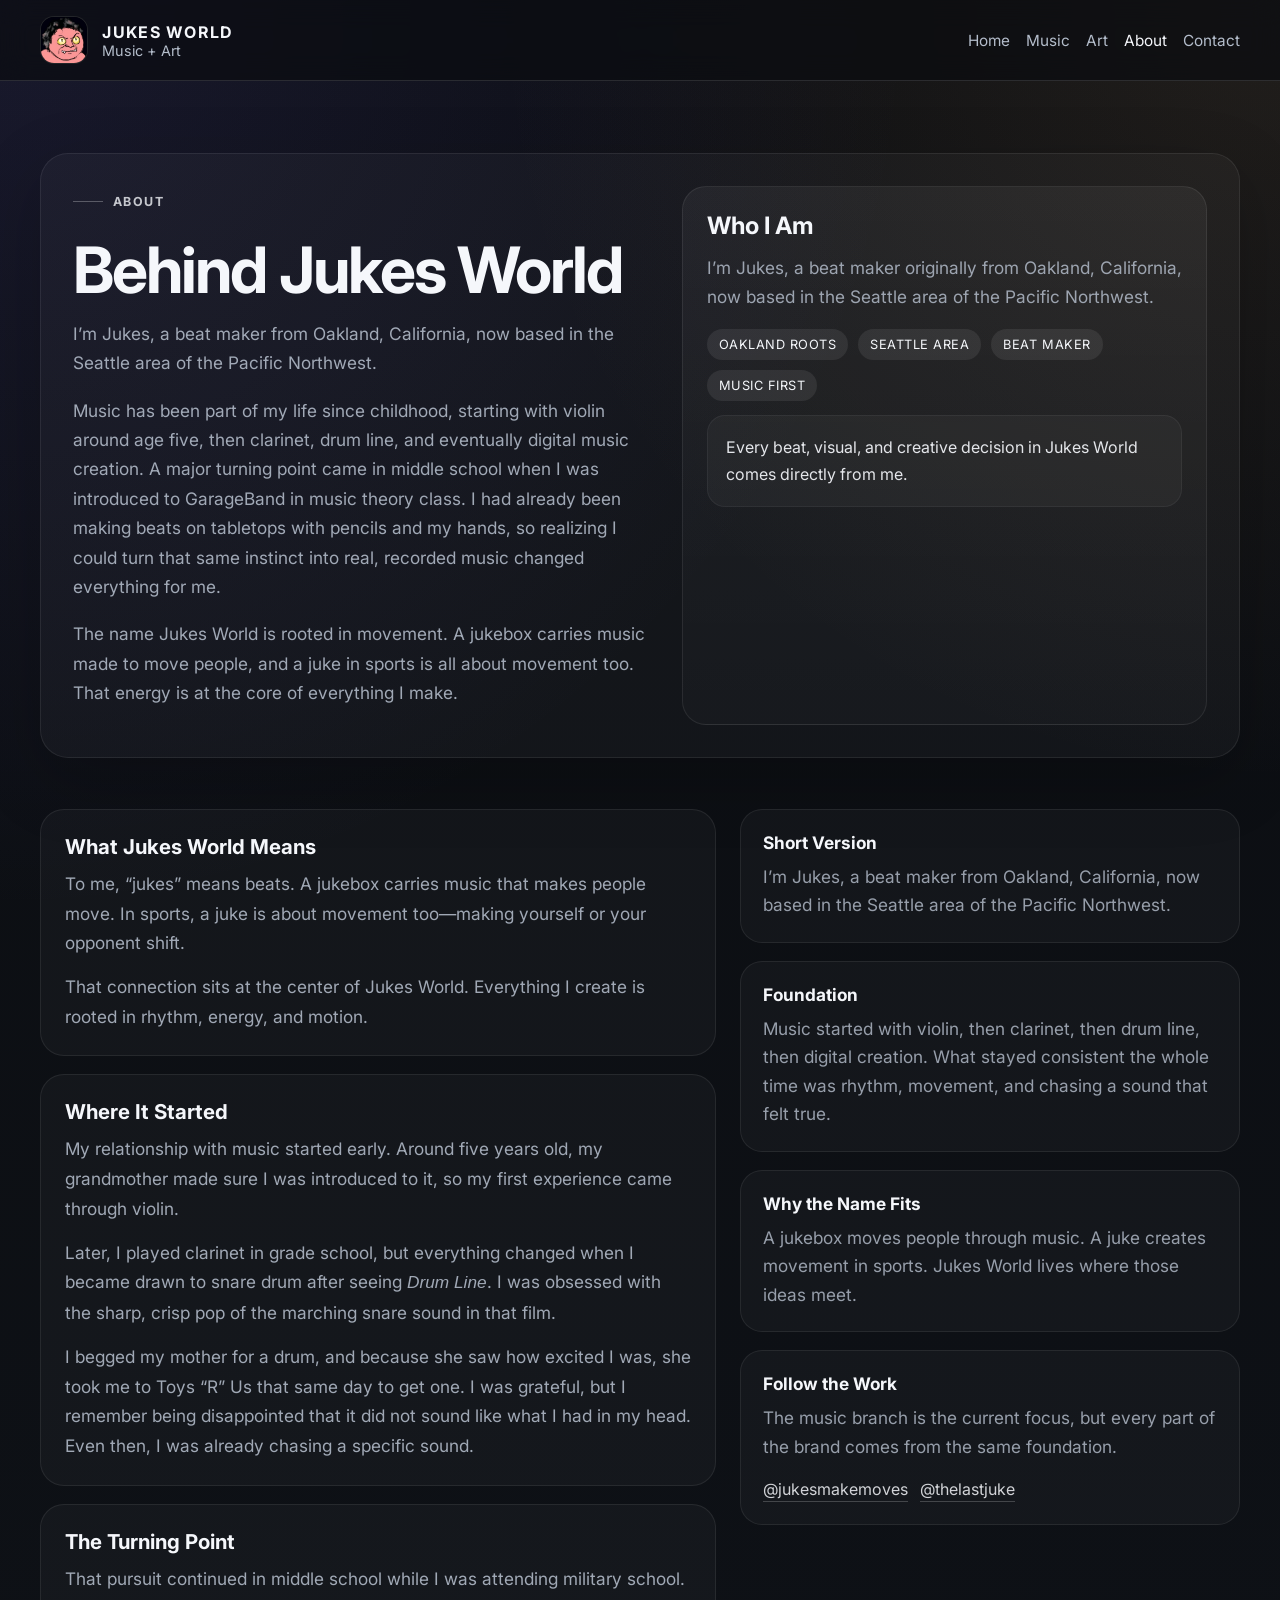
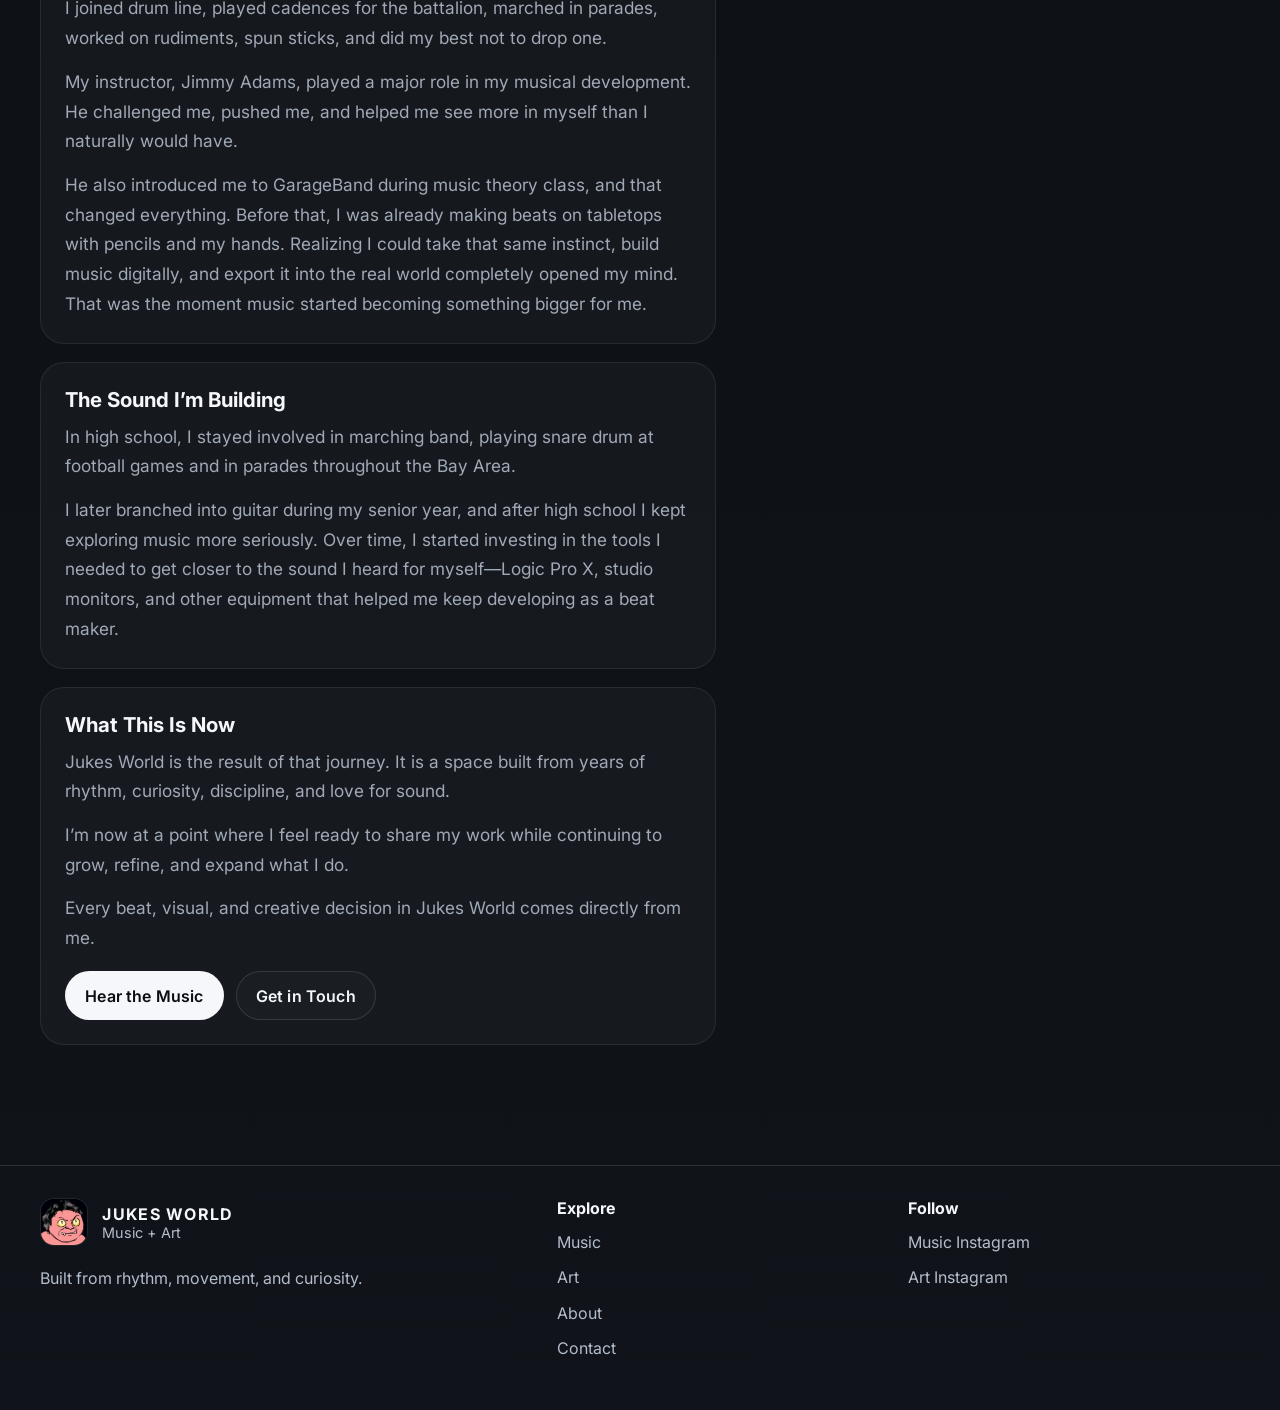
==== commit 15a82f65: "Update index.html" ====
--- a/about/index.html
+++ b/about/index.html
@@ -3,40 +3,173 @@
 <head>
   <meta charset="UTF-8" />
   <meta name="viewport" content="width=device-width, initial-scale=1.0" />
-  <title>Jukes World — Music</title>
-  <meta name="description" content="Hear the Jukes collection in a cleaner premium listening gallery." />
+  <title>Jukes World — About</title>
+  <meta name="description" content="Behind Jukes World — the story, meaning, and foundation behind the music and creative direction." />
   <link rel="preconnect" href="https://fonts.googleapis.com" />
   <link rel="preconnect" href="https://fonts.gstatic.com" crossorigin />
   <link href="https://fonts.googleapis.com/css2?family=Inter:wght@400;500;600;700;800&display=swap" rel="stylesheet" />
   <link rel="stylesheet" href="/styles.css" />
   <style>
-    .music-shell {
-      display: grid;
-      gap: 30px;
-    }
-
-    .music-intro {
-      padding: 28px;
-      border-radius: 26px;
+    .about-shell {
+      display: grid;
+      gap: 28px;
+    }
+
+    .about-hero {
+      display: grid;
+      grid-template-columns: minmax(0, 1.05fr) minmax(320px, 0.95fr);
+      gap: 28px;
+      align-items: stretch;
+      padding: 32px;
+      border-radius: 28px;
       border: 1px solid rgba(255,255,255,0.08);
       background: rgba(255,255,255,0.03);
-      box-shadow: 0 18px 60px rgba(0,0,0,0.18);
-    }
-
-    .music-intro p {
-      max-width: 46rem;
+      box-shadow: 0 22px 70px rgba(0,0,0,0.2);
+    }
+
+    .about-hero-copy p {
+      max-width: 42rem;
       margin-bottom: 18px;
-      opacity: 0.86;
-    }
-
-    .music-intro-actions {
+      opacity: 0.88;
+      line-height: 1.7;
+    }
+
+    .about-kicker {
+      display: inline-flex;
+      align-items: center;
+      gap: 10px;
+      margin-bottom: 14px;
+      font-size: 0.78rem;
+      font-weight: 700;
+      letter-spacing: 0.12em;
+      text-transform: uppercase;
+      opacity: 0.78;
+    }
+
+    .about-kicker::before {
+      content: "";
+      width: 30px;
+      height: 1px;
+      background: rgba(255,255,255,0.35);
+    }
+
+    .about-summary {
+      display: grid;
+      gap: 14px;
+      align-content: start;
+      padding: 24px;
+      border-radius: 24px;
+      border: 1px solid rgba(255,255,255,0.08);
+      background: linear-gradient(180deg, rgba(255,255,255,0.05), rgba(255,255,255,0.02));
+    }
+
+    .about-summary h2,
+    .about-summary h3 {
+      margin: 0;
+    }
+
+    .about-summary p {
+      margin: 0;
+      opacity: 0.84;
+      line-height: 1.65;
+    }
+
+    .about-pills {
+      display: flex;
+      flex-wrap: wrap;
+      gap: 10px;
+      margin-top: 4px;
+    }
+
+    .about-pill {
+      display: inline-flex;
+      align-items: center;
+      padding: 8px 12px;
+      border-radius: 999px;
+      background: rgba(255,255,255,0.08);
+      font-size: 0.8rem;
+      letter-spacing: 0.04em;
+      text-transform: uppercase;
+    }
+
+    .about-grid {
+      display: grid;
+      grid-template-columns: minmax(0, 1.15fr) minmax(280px, 0.85fr);
+      gap: 24px;
+      align-items: start;
+    }
+
+    .about-story {
+      display: grid;
+      gap: 18px;
+    }
+
+    .about-section-card {
+      padding: 24px;
+      border-radius: 24px;
+      border: 1px solid rgba(255,255,255,0.08);
+      background: rgba(255,255,255,0.03);
+    }
+
+    .about-section-card h2 {
+      margin: 0 0 10px;
+      font-size: 1.28rem;
+    }
+
+    .about-section-card p {
+      margin: 0 0 14px;
+      opacity: 0.88;
+      line-height: 1.72;
+    }
+
+    .about-section-card p:last-child {
+      margin-bottom: 0;
+    }
+
+    .about-side {
+      display: grid;
+      gap: 18px;
+      position: sticky;
+      top: 108px;
+    }
+
+    .about-side-card {
+      padding: 22px;
+      border-radius: 22px;
+      border: 1px solid rgba(255,255,255,0.08);
+      background: rgba(255,255,255,0.03);
+    }
+
+    .about-side-card h3 {
+      margin: 0 0 10px;
+      font-size: 1.08rem;
+    }
+
+    .about-side-card p {
+      margin: 0;
+      opacity: 0.82;
+      line-height: 1.65;
+    }
+
+    .about-quote {
+      padding: 18px;
+      border-radius: 18px;
+      background: rgba(255,255,255,0.04);
+      border: 1px solid rgba(255,255,255,0.06);
+      font-size: 1rem;
+      line-height: 1.7;
+      opacity: 0.92;
+    }
+
+    .about-actions {
       display: flex;
       flex-wrap: wrap;
       gap: 12px;
       align-items: center;
-    }
-
-    .music-subtle-link {
+      margin-top: 18px;
+    }
+
+    .about-subtle-link {
       color: inherit;
       text-decoration: none;
       opacity: 0.84;
@@ -44,328 +177,35 @@
       padding-bottom: 2px;
     }
 
-    .music-subtle-link:hover {
+    .about-subtle-link:hover {
       opacity: 1;
     }
 
-    .beat-group {
-      display: grid;
-      gap: 16px;
-    }
-
-    .beat-group-head {
-      display: flex;
-      flex-wrap: wrap;
-      gap: 12px;
-      justify-content: space-between;
-      align-items: end;
-    }
-
-    .beat-group-head h2 {
-      margin: 0;
-    }
-
-    .beat-group-head p {
-      margin: 0;
-      opacity: 0.72;
-      max-width: 38rem;
-    }
-
-    .beat-grid {
-      display: grid;
-      grid-template-columns: repeat(auto-fit, minmax(220px, 1fr));
-      gap: 18px;
-      align-items: start;
-    }
-
-    .beat-card {
-      width: 100%;
-      max-width: 240px;
-      justify-self: start;
-      border-radius: 22px;
-      overflow: hidden;
-      border: 1px solid rgba(255,255,255,0.08);
-      background: rgba(255,255,255,0.03);
-      transition: transform 0.18s ease, border-color 0.18s ease, box-shadow 0.18s ease;
-    }
-
-    .beat-card:hover {
-      transform: translateY(-2px);
-      border-color: rgba(255,255,255,0.18);
-      box-shadow: 0 16px 40px rgba(0,0,0,0.16);
-    }
-
-    .beat-card.featured {
-      border-color: rgba(255,255,255,0.16);
-    }
-
-    .beat-card.free {
-      border-color: rgba(255,255,255,0.22);
-    }
-
-    .beat-trigger {
-      width: 100%;
-      border: 0;
-      background: transparent;
-      color: inherit;
-      text-align: left;
-      padding: 0;
-      cursor: pointer;
-      font: inherit;
-      display: block;
-    }
-
-    .beat-thumb-wrap {
-      position: relative;
-      width: 100%;
-      aspect-ratio: 1 / 1;
-      overflow: hidden;
-      background: rgba(255,255,255,0.04);
-    }
-
-    .beat-thumb {
-      width: 100%;
-      height: 100%;
-      object-fit: cover;
-      display: block;
-      transition: transform 0.25s ease;
-    }
-
-    .beat-trigger:hover .beat-thumb {
-      transform: scale(1.02);
-    }
-
-    .beat-open-chip {
-      position: absolute;
-      right: 12px;
-      bottom: 12px;
-      padding: 8px 12px;
-      border-radius: 999px;
-      background: rgba(9, 9, 12, 0.72);
-      backdrop-filter: blur(10px);
-      font-size: 0.74rem;
-      font-weight: 700;
-      letter-spacing: 0.05em;
-      text-transform: uppercase;
-      border: 1px solid rgba(255,255,255,0.12);
-    }
-
-    .beat-copy {
-      padding: 16px;
-      display: grid;
-      gap: 10px;
-    }
-
-    .beat-role {
-      display: inline-flex;
-      align-items: center;
-      width: fit-content;
-      padding: 6px 10px;
-      border-radius: 999px;
-      background: rgba(255,255,255,0.08);
-      font-size: 0.74rem;
-      font-weight: 700;
-      letter-spacing: 0.05em;
-      text-transform: uppercase;
-    }
-
-    .beat-card.free .beat-role {
-      background: rgba(255,255,255,0.14);
-    }
-
-    .beat-title-row h3 {
-      margin: 0;
-      font-size: 1.06rem;
-    }
-
-    .beat-copy p {
-      margin: 0;
-      opacity: 0.74;
-      line-height: 1.45;
-      min-height: 2.8em;
-      font-size: 0.95rem;
-    }
-
-    .beat-modal {
-      position: fixed;
-      inset: 0;
-      display: none;
-      align-items: center;
-      justify-content: center;
-      padding: 24px;
-      background: rgba(4, 4, 8, 0.82);
-      backdrop-filter: blur(10px);
-      z-index: 9999;
-    }
-
-    .beat-modal.open {
-      display: flex;
-    }
-
-    .beat-modal-panel {
-      width: min(920px, 100%);
-      border-radius: 28px;
-      border: 1px solid rgba(255,255,255,0.1);
-      background:
-        radial-gradient(circle at top left, rgba(255,255,255,0.08), transparent 34%),
-        linear-gradient(180deg, rgba(20,20,24,0.96), rgba(10,10,14,0.98));
-      box-shadow: 0 28px 100px rgba(0,0,0,0.42);
-      overflow: hidden;
-    }
-
-    .beat-modal-grid {
-      display: grid;
-      grid-template-columns: minmax(280px, 360px) minmax(0, 1fr);
-    }
-
-    .beat-modal-art-wrap {
-      background: rgba(255,255,255,0.03);
-      min-height: 100%;
-    }
-
-    .beat-modal-art {
-      width: 100%;
-      height: 100%;
-      min-height: 320px;
-      object-fit: cover;
-      display: block;
-    }
-
-    .beat-modal-body {
-      padding: 24px;
-      display: grid;
-      gap: 18px;
-    }
-
-    .beat-modal-top {
-      display: flex;
-      justify-content: space-between;
-      gap: 16px;
-      align-items: start;
-    }
-
-    .beat-modal-top h2 {
-      margin: 0 0 8px;
-      font-size: clamp(1.5rem, 3vw, 2rem);
-    }
-
-    .beat-modal-top p {
-      margin: 0;
-      opacity: 0.78;
-      line-height: 1.55;
-      max-width: 38rem;
-    }
-
-    .beat-modal-role {
-      display: inline-flex;
-      align-items: center;
-      padding: 7px 12px;
-      border-radius: 999px;
-      background: rgba(255,255,255,0.08);
-      font-size: 0.75rem;
-      font-weight: 700;
-      letter-spacing: 0.05em;
-      text-transform: uppercase;
-      white-space: nowrap;
-    }
-
-    .beat-modal-role.free {
-      background: rgba(255,255,255,0.14);
-    }
-
-    .beat-player {
-      display: grid;
-      gap: 14px;
-      padding: 18px;
-      border-radius: 22px;
-      border: 1px solid rgba(255,255,255,0.08);
-      background: rgba(255,255,255,0.04);
-    }
-
-    .beat-audio {
-      width: 100%;
-    }
-
-    .beat-player-actions {
-      display: flex;
-      flex-wrap: wrap;
-      gap: 10px;
-      align-items: center;
-      justify-content: space-between;
-    }
-
-    .beat-player-left,
-    .beat-player-right {
-      display: flex;
-      flex-wrap: wrap;
-      gap: 10px;
-      align-items: center;
-    }
-
-    .beat-nav-button {
-      border: 1px solid rgba(255,255,255,0.12);
-      background: rgba(255,255,255,0.06);
-      color: inherit;
-      border-radius: 999px;
-      padding: 11px 14px;
-      font: inherit;
-      cursor: pointer;
-      transition: background 0.18s ease, border-color 0.18s ease;
-    }
-
-    .beat-nav-button:hover {
-      background: rgba(255,255,255,0.12);
-      border-color: rgba(255,255,255,0.2);
-    }
-
-    .beat-download {
-      display: none;
-    }
-
-    .beat-download.show {
-      display: inline-flex;
-    }
-
-    .beat-modal-note {
-      margin: 0;
-      font-size: 0.92rem;
-      opacity: 0.7;
-    }
-
-    .beat-modal-close {
-      border: 1px solid rgba(255,255,255,0.12);
-      background: rgba(255,255,255,0.05);
-      color: inherit;
-      width: 46px;
-      height: 46px;
-      border-radius: 999px;
-      font-size: 1.4rem;
-      line-height: 1;
-      cursor: pointer;
-      transition: background 0.18s ease;
-    }
-
-    .beat-modal-close:hover {
-      background: rgba(255,255,255,0.12);
-    }
-
-    @media (max-width: 820px) {
-      .beat-modal-grid {
+    @media (max-width: 980px) {
+      .about-hero,
+      .about-grid {
         grid-template-columns: 1fr;
       }
 
-      .beat-modal-art {
-        min-height: 240px;
-        max-height: 320px;
+      .about-side {
+        position: static;
       }
-
-      .beat-player-actions {
-        justify-content: flex-start;
+    }
+
+    @media (max-width: 760px) {
+      .about-hero {
+        padding: 24px;
+      }
+
+      .about-section-card,
+      .about-side-card,
+      .about-summary {
+        padding: 20px;
       }
     }
   </style>
 </head>
-<body class="music-page">
+<body>
   <header class="site-header">
     <div class="container nav-wrap">
       <a class="brand-lockup" href="/">
@@ -374,7 +214,7 @@
         </div>
         <div class="brand-text">
           <strong>Jukes World</strong>
-          <span>Music branch</span>
+          <span>Music + Art</span>
         </div>
       </a>
 
@@ -382,9 +222,9 @@
 
       <nav class="main-nav" aria-label="Primary" data-nav>
         <a href="/">Home</a>
-        <a class="active" href="/music/">Music</a>
+        <a href="/music/">Music</a>
         <a href="/art/">Art</a>
-        <a href="/about/">About</a>
+        <a class="active" href="/about/">About</a>
         <a href="/contact/">Contact</a>
       </nav>
     </div>
@@ -392,264 +232,180 @@
 
   <main>
     <section class="page-hero">
-      <div class="container music-shell">
-        <article class="music-intro">
-          <span class="eyebrow">Current Collection</span>
-          <h1>Browse the collection.</h1>
-          <p>
-            Every beat stays in a clean, consistent grid. When a listener wants to hear something,
-            the beat opens in a dedicated pop-out player so the catalog stays calm, premium, and easy to scan.
-          </p>
-
-          <div class="music-intro-actions">
-            <a class="button button-primary" href="/contact/">Work With Jukes</a>
-            <a class="music-subtle-link" href="https://www.instagram.com/jukesmakemoves/" target="_blank" rel="noopener noreferrer">@jukesmakemoves</a>
+      <div class="container about-shell">
+        <article class="about-hero">
+          <div class="about-hero-copy">
+            <span class="about-kicker">About</span>
+            <h1>Behind Jukes World</h1>
+            <p>
+              I’m Jukes, a beat maker from Oakland, California, now based in the Seattle area of the Pacific Northwest.
+            </p>
+            <p>
+              Music has been part of my life since childhood, starting with violin around age five, then clarinet, drum line, and eventually digital music creation. A major turning point came in middle school when I was introduced to GarageBand in music theory class. I had already been making beats on tabletops with pencils and my hands, so realizing I could turn that same instinct into real, recorded music changed everything for me.
+            </p>
+            <p>
+              The name Jukes World is rooted in movement. A jukebox carries music made to move people, and a juke in sports is all about movement too. That energy is at the core of everything I make.
+            </p>
           </div>
+
+          <aside class="about-summary">
+            <h2>Who I Am</h2>
+            <p>
+              I’m Jukes, a beat maker originally from Oakland, California, now based in the Seattle area of the Pacific Northwest.
+            </p>
+
+            <div class="about-pills">
+              <span class="about-pill">Oakland roots</span>
+              <span class="about-pill">Seattle area</span>
+              <span class="about-pill">Beat maker</span>
+              <span class="about-pill">Music first</span>
+            </div>
+
+            <div class="about-quote">
+              Every beat, visual, and creative decision in Jukes World comes directly from me.
+            </div>
+          </aside>
         </article>
 
-        <section class="beat-group" aria-labelledby="featured-group-title">
-          <div class="beat-group-head">
-            <div>
-              <span class="small-label">Group 01</span>
-              <h2 id="featured-group-title">Featured</h2>
-            </div>
-            <p>The front window of the current collection.</p>
-          </div>
-
-          <div class="beat-grid">
-            <article class="beat-card featured">
-              <button class="beat-trigger" type="button" data-title="Nara" data-role="Featured" data-preview="/assets/audio/Nara-preview.mp3" data-image="/assets/images/Jukes-World-Thumbnail.png" data-description="Featured lead from the current collection." data-note="Preview stream only. All rights reserved.">
-                <div class="beat-thumb-wrap">
-                  <img class="beat-thumb" src="/assets/images/Jukes-World-Thumbnail.png" alt="Artwork for Nara" />
-                  <span class="beat-open-chip">Listen</span>
-                </div>
-                <div class="beat-copy">
-                  <span class="beat-role">Featured</span>
-                  <div class="beat-title-row"><h3>Nara</h3></div>
-                  <p>Featured lead from the current collection.</p>
-                </div>
-              </button>
+        <section class="about-grid">
+          <div class="about-story">
+            <article class="about-section-card">
+              <h2>What Jukes World Means</h2>
+              <p>
+                To me, “jukes” means beats. A jukebox carries music that makes people move. In sports, a juke is about movement too—making yourself or your opponent shift.
+              </p>
+              <p>
+                That connection sits at the center of Jukes World. Everything I create is rooted in rhythm, energy, and motion.
+              </p>
             </article>
 
-            <article class="beat-card featured">
-              <button class="beat-trigger" type="button" data-title="Flame" data-role="Featured" data-preview="/assets/audio/Flame-preview.mp3" data-image="/assets/images/Jukes-World-Thumbnail.png" data-description="Featured cut positioned near the front of the rollout." data-note="Preview stream only. All rights reserved.">
-                <div class="beat-thumb-wrap">
-                  <img class="beat-thumb" src="/assets/images/Jukes-World-Thumbnail.png" alt="Artwork for Flame" />
-                  <span class="beat-open-chip">Listen</span>
-                </div>
-                <div class="beat-copy">
-                  <span class="beat-role">Featured</span>
-                  <div class="beat-title-row"><h3>Flame</h3></div>
-                  <p>Featured cut positioned near the front of the rollout.</p>
-                </div>
-              </button>
+            <article class="about-section-card">
+              <h2>Where It Started</h2>
+              <p>
+                My relationship with music started early. Around five years old, my grandmother made sure I was introduced to it, so my first experience came through violin.
+              </p>
+              <p>
+                Later, I played clarinet in grade school, but everything changed when I became drawn to snare drum after seeing <em>Drum Line</em>. I was obsessed with the sharp, crisp pop of the marching snare sound in that film.
+              </p>
+              <p>
+                I begged my mother for a drum, and because she saw how excited I was, she took me to Toys “R” Us that same day to get one. I was grateful, but I remember being disappointed that it did not sound like what I had in my head. Even then, I was already chasing a specific sound.
+              </p>
             </article>
 
-            <article class="beat-card featured">
-              <button class="beat-trigger" type="button" data-title="Boola" data-role="Featured" data-preview="/assets/audio/Boola-preview.mp3" data-image="/assets/images/Jukes-World-Thumbnail.png" data-description="Featured selection in the opening group." data-note="Preview stream only. All rights reserved.">
-                <div class="beat-thumb-wrap">
-                  <img class="beat-thumb" src="/assets/images/Jukes-World-Thumbnail.png" alt="Artwork for Boola" />
-                  <span class="beat-open-chip">Listen</span>
-                </div>
-                <div class="beat-copy">
-                  <span class="beat-role">Featured</span>
-                  <div class="beat-title-row"><h3>Boola</h3></div>
-                  <p>Featured selection in the opening group.</p>
-                </div>
-              </button>
+            <article class="about-section-card">
+              <h2>The Turning Point</h2>
+              <p>
+                That pursuit continued in middle school while I was attending military school. I joined drum line, played cadences for the battalion, marched in parades, worked on rudiments, spun sticks, and did my best not to drop one.
+              </p>
+              <p>
+                My instructor, Jimmy Adams, played a major role in my musical development. He challenged me, pushed me, and helped me see more in myself than I naturally would have.
+              </p>
+              <p>
+                He also introduced me to GarageBand during music theory class, and that changed everything. Before that, I was already making beats on tabletops with pencils and my hands. Realizing I could take that same instinct, build music digitally, and export it into the real world completely opened my mind. That was the moment music started becoming something bigger for me.
+              </p>
             </article>
 
-            <article class="beat-card featured">
-              <button class="beat-trigger" type="button" data-title="Wink" data-role="Featured" data-preview="/assets/audio/Wink-preview.mp3" data-image="/assets/images/Jukes-World-Thumbnail.png" data-description="Featured closer for the opening set." data-note="Preview stream only. All rights reserved.">
-                <div class="beat-thumb-wrap">
-                  <img class="beat-thumb" src="/assets/images/Jukes-World-Thumbnail.png" alt="Artwork for Wink" />
-                  <span class="beat-open-chip">Listen</span>
-                </div>
-                <div class="beat-copy">
-                  <span class="beat-role">Featured</span>
-                  <div class="beat-title-row"><h3>Wink</h3></div>
-                  <p>Featured closer for the opening set.</p>
-                </div>
-              </button>
+            <article class="about-section-card">
+              <h2>The Sound I’m Building</h2>
+              <p>
+                In high school, I stayed involved in marching band, playing snare drum at football games and in parades throughout the Bay Area.
+              </p>
+              <p>
+                I later branched into guitar during my senior year, and after high school I kept exploring music more seriously. Over time, I started investing in the tools I needed to get closer to the sound I heard for myself—Logic Pro X, studio monitors, and other equipment that helped me keep developing as a beat maker.
+              </p>
+            </article>
+
+            <article class="about-section-card">
+              <h2>What This Is Now</h2>
+              <p>
+                Jukes World is the result of that journey. It is a space built from years of rhythm, curiosity, discipline, and love for sound.
+              </p>
+              <p>
+                I’m now at a point where I feel ready to share my work while continuing to grow, refine, and expand what I do.
+              </p>
+              <p>
+                Every beat, visual, and creative decision in Jukes World comes directly from me.
+              </p>
+
+              <div class="about-actions">
+                <a class="button button-primary" href="/music/">Hear the Music</a>
+                <a class="button button-secondary" href="/contact/">Get in Touch</a>
+              </div>
             </article>
           </div>
-        </section>
-
-        <section class="beat-group" aria-labelledby="supporting-group-title">
-          <div class="beat-group-head">
-            <div>
-              <span class="small-label">Group 02</span>
-              <h2 id="supporting-group-title">Supporting</h2>
-            </div>
-            <p>Supporting cuts in the current rollout.</p>
-          </div>
-
-          <div class="beat-grid">
-            <article class="beat-card">
-              <button class="beat-trigger" type="button" data-title="Tella" data-role="Supporting" data-preview="/assets/audio/Tella-preview.mp3" data-image="/assets/images/Jukes-World-Thumbnail.png" data-description="Supporting cut in the current collection." data-note="Preview stream only. All rights reserved.">
-                <div class="beat-thumb-wrap">
-                  <img class="beat-thumb" src="/assets/images/Jukes-World-Thumbnail.png" alt="Artwork for Tella" />
-                  <span class="beat-open-chip">Listen</span>
-                </div>
-                <div class="beat-copy">
-                  <span class="beat-role">Supporting</span>
-                  <div class="beat-title-row"><h3>Tella</h3></div>
-                  <p>Supporting cut in the current collection.</p>
-                </div>
-              </button>
-            </article>
-
-            <article class="beat-card">
-              <button class="beat-trigger" type="button" data-title="Intake" data-role="Supporting" data-preview="/assets/audio/Intake-preview.mp3" data-image="/assets/images/Jukes-World-Thumbnail.png" data-description="Supporting cut in the current collection." data-note="Preview stream only. All rights reserved.">
-                <div class="beat-thumb-wrap">
-                  <img class="beat-thumb" src="/assets/images/Jukes-World-Thumbnail.png" alt="Artwork for Intake" />
-                  <span class="beat-open-chip">Listen</span>
-                </div>
-                <div class="beat-copy">
-                  <span class="beat-role">Supporting</span>
-                  <div class="beat-title-row"><h3>Intake</h3></div>
-                  <p>Supporting cut in the current collection.</p>
-                </div>
-              </button>
-            </article>
-
-            <article class="beat-card">
-              <button class="beat-trigger" type="button" data-title="Buy Me Flours" data-role="Supporting" data-preview="/assets/audio/Buy-Me-Flours-preview.mp3" data-image="/assets/images/Jukes-World-Thumbnail.png" data-description="Supporting cut in the current collection." data-note="Preview stream only. All rights reserved.">
-                <div class="beat-thumb-wrap">
-                  <img class="beat-thumb" src="/assets/images/Jukes-World-Thumbnail.png" alt="Artwork for Buy Me Flours" />
-                  <span class="beat-open-chip">Listen</span>
-                </div>
-                <div class="beat-copy">
-                  <span class="beat-role">Supporting</span>
-                  <div class="beat-title-row"><h3>Buy Me Flours</h3></div>
-                  <p>Supporting cut in the current collection.</p>
-                </div>
-              </button>
-            </article>
-
-            <article class="beat-card">
-              <button class="beat-trigger" type="button" data-title="Simulation" data-role="Supporting" data-preview="/assets/audio/Simulation-preview.mp3" data-image="/assets/images/Jukes-World-Thumbnail.png" data-description="Supporting cut in the current collection." data-note="Preview stream only. All rights reserved.">
-                <div class="beat-thumb-wrap">
-                  <img class="beat-thumb" src="/assets/images/Jukes-World-Thumbnail.png" alt="Artwork for Simulation" />
-                  <span class="beat-open-chip">Listen</span>
-                </div>
-                <div class="beat-copy">
-                  <span class="beat-role">Supporting</span>
-                  <div class="beat-title-row"><h3>Simulation</h3></div>
-                  <p>Supporting cut in the current collection.</p>
-                </div>
-              </button>
-            </article>
-
-            <article class="beat-card">
-              <button class="beat-trigger" type="button" data-title="Sour Patch (TDs)" data-role="Supporting" data-preview="/assets/audio/Sour-Patch-preview.mp3" data-image="/assets/images/Jukes-World-Thumbnail.png" data-description="Supporting cut in the current collection." data-note="Preview stream only. All rights reserved.">
-                <div class="beat-thumb-wrap">
-                  <img class="beat-thumb" src="/assets/images/Jukes-World-Thumbnail.png" alt="Artwork for Sour Patch (TDs)" />
-                  <span class="beat-open-chip">Listen</span>
-                </div>
-                <div class="beat-copy">
-                  <span class="beat-role">Supporting</span>
-                  <div class="beat-title-row"><h3>Sour Patch (TDs)</h3></div>
-                  <p>Supporting cut in the current collection.</p>
-                </div>
-              </button>
-            </article>
-
-            <article class="beat-card">
-              <button class="beat-trigger" type="button" data-title="Brarie" data-role="Supporting" data-preview="/assets/audio/Brarie-preview.mp3" data-image="/assets/images/Jukes-World-Thumbnail.png" data-description="Supporting cut in the current collection." data-note="Preview stream only. All rights reserved.">
-                <div class="beat-thumb-wrap">
-                  <img class="beat-thumb" src="/assets/images/Jukes-World-Thumbnail.png" alt="Artwork for Brarie" />
-                  <span class="beat-open-chip">Listen</span>
-                </div>
-                <div class="beat-copy">
-                  <span class="beat-role">Supporting</span>
-                  <div class="beat-title-row"><h3>Brarie</h3></div>
-                  <p>Supporting cut in the current collection.</p>
-                </div>
-              </button>
-            </article>
-          </div>
-        </section>
-
-        <section class="beat-group" aria-labelledby="free-group-title">
-          <div class="beat-group-head">
-            <div>
-              <span class="small-label">Group 03</span>
-              <h2 id="free-group-title">Free</h2>
-            </div>
-            <p>One free beat is available in the collection.</p>
-          </div>
-
-          <div class="beat-grid">
-            <article class="beat-card free">
-              <button class="beat-trigger" type="button" data-title="Tier 4" data-role="Free" data-preview="/assets/audio/tier-4-preview.mp3" data-image="/assets/images/Jukes-World-Thumbnail.png" data-description="Free entry point in the current collection." data-note="Includes a full free download. All rights reserved except where expressly granted." data-full="/assets/audio/tier-4-full.mp3">
-                <div class="beat-thumb-wrap">
-                  <img class="beat-thumb" src="/assets/images/Jukes-World-Thumbnail.png" alt="Artwork for Tier 4" />
-                  <span class="beat-open-chip">Listen</span>
-                </div>
-                <div class="beat-copy">
-                  <span class="beat-role">Free</span>
-                  <div class="beat-title-row"><h3>Tier 4</h3></div>
-                  <p>Free entry point in the current collection.</p>
-                </div>
-              </button>
-            </article>
-          </div>
+
+          <aside class="about-side">
+            <div class="about-side-card">
+              <h3>Short Version</h3>
+              <p>
+                I’m Jukes, a beat maker from Oakland, California, now based in the Seattle area of the Pacific Northwest.
+              </p>
+            </div>
+
+            <div class="about-side-card">
+              <h3>Foundation</h3>
+              <p>
+                Music started with violin, then clarinet, then drum line, then digital creation. What stayed consistent the whole time was rhythm, movement, and chasing a sound that felt true.
+              </p>
+            </div>
+
+            <div class="about-side-card">
+              <h3>Why the Name Fits</h3>
+              <p>
+                A jukebox moves people through music. A juke creates movement in sports. Jukes World lives where those ideas meet.
+              </p>
+            </div>
+
+            <div class="about-side-card">
+              <h3>Follow the Work</h3>
+              <p>
+                The music branch is the current focus, but every part of the brand comes from the same foundation.
+              </p>
+              <div class="about-actions">
+                <a class="about-subtle-link" href="https://www.instagram.com/jukesmakemoves/" target="_blank" rel="noopener noreferrer">@jukesmakemoves</a>
+                <a class="about-subtle-link" href="https://www.instagram.com/thelastjuke/" target="_blank" rel="noopener noreferrer">@thelastjuke</a>
+              </div>
+            </div>
+          </aside>
         </section>
       </div>
     </section>
   </main>
 
-  <div class="beat-modal" id="beat-modal" aria-hidden="true">
-    <div class="beat-modal-panel" role="dialog" aria-modal="true" aria-labelledby="beat-modal-title">
-      <div class="beat-modal-grid">
-        <div class="beat-modal-art-wrap">
-          <img id="beat-modal-art" class="beat-modal-art" src="" alt="" />
+  <footer class="footer">
+    <div class="container footer-grid">
+      <div>
+        <div class="brand-lockup">
+          <div class="brand-mark brand-mark-image">
+            <img src="/assets/images/jukesworld-logo.png" alt="Jukes World logo" />
+          </div>
+          <div class="brand-text">
+            <strong>Jukes World</strong>
+            <span>Music + Art</span>
+          </div>
         </div>
-
-        <div class="beat-modal-body">
-          <div class="beat-modal-top">
-            <div>
-              <h2 id="beat-modal-title">Selected Beat</h2>
-              <p id="beat-modal-description"></p>
-            </div>
-            <div style="display:flex; gap:10px; align-items:center;">
-              <span id="beat-modal-role" class="beat-modal-role">Role</span>
-              <button id="beat-modal-close" class="beat-modal-close" type="button" aria-label="Close beat player">×</button>
-            </div>
-          </div>
-
-          <div class="beat-player">
-            <audio
-              id="beat-audio"
-              class="beat-audio"
-              controls
-              controlsList="nodownload noplaybackrate"
-              disablePictureInPicture
-              preload="none"
-              oncontextmenu="return false;"
-            >
-              Your browser does not support the audio element.
-            </audio>
-
-            <div class="beat-player-actions">
-              <div class="beat-player-left">
-                <button id="beat-prev-button" class="beat-nav-button" type="button">← Previous</button>
-                <button id="beat-next-button" class="beat-nav-button" type="button">Next →</button>
-              </div>
-
-              <div class="beat-player-right">
-                <a id="beat-download-button" class="button button-primary beat-download" href="#" download>Download Free Beat</a>
-                <a class="button button-secondary" href="https://www.instagram.com/jukesmakemoves/" target="_blank" rel="noopener noreferrer">Instagram</a>
-              </div>
-            </div>
-
-            <p id="beat-modal-note" class="beat-modal-note"></p>
-          </div>
+        <p>Built from rhythm, movement, and curiosity.</p>
+      </div>
+
+      <div>
+        <h4>Explore</h4>
+        <div class="footer-links">
+          <a href="/music/">Music</a>
+          <a href="/art/">Art</a>
+          <a href="/about/">About</a>
+          <a href="/contact/">Contact</a>
+        </div>
+      </div>
+
+      <div>
+        <h4>Follow</h4>
+        <div class="footer-links">
+          <a href="https://www.instagram.com/jukesmakemoves/" target="_blank" rel="noopener noreferrer">Music Instagram</a>
+          <a href="https://www.instagram.com/thelastjuke/" target="_blank" rel="noopener noreferrer">Art Instagram</a>
         </div>
       </div>
     </div>
-  </div>
+  </footer>
 
   <script>
     const menuToggle = document.querySelector("[data-menu-toggle]");
@@ -662,132 +418,6 @@
         nav.classList.toggle("open");
       });
     }
-
-    (function initBeatModal() {
-      const triggers = Array.from(document.querySelectorAll(".beat-trigger"));
-      const modal = document.getElementById("beat-modal");
-      const modalArt = document.getElementById("beat-modal-art");
-      const modalTitle = document.getElementById("beat-modal-title");
-      const modalRole = document.getElementById("beat-modal-role");
-      const modalDescription = document.getElementById("beat-modal-description");
-      const modalNote = document.getElementById("beat-modal-note");
-      const closeButton = document.getElementById("beat-modal-close");
-      const prevButton = document.getElementById("beat-prev-button");
-      const nextButton = document.getElementById("beat-next-button");
-      const audio = document.getElementById("beat-audio");
-      const downloadButton = document.getElementById("beat-download-button");
-
-      if (!triggers.length || !modal || !audio) return;
-
-      let currentIndex = -1;
-
-      function tryAutoplay() {
-        const playPromise = audio.play();
-        if (playPromise && typeof playPromise.catch === "function") {
-          playPromise.catch((error) => {
-            console.error("Audio autoplay failed:", error);
-          });
-        }
-      }
-
-      function closeModal() {
-        modal.classList.remove("open");
-        modal.setAttribute("aria-hidden", "true");
-        audio.pause();
-        audio.removeAttribute("src");
-        audio.load();
-        downloadButton.classList.remove("show");
-        downloadButton.removeAttribute("href");
-        currentIndex = -1;
-      }
-
-      function renderBeat(index, autoplay = false) {
-        const trigger = triggers[index];
-        if (!trigger) return;
-
-        currentIndex = index;
-
-        const title = trigger.dataset.title || "";
-        const role = trigger.dataset.role || "";
-        const preview = trigger.dataset.preview || "";
-        const image = trigger.dataset.image || "";
-        const description = trigger.dataset.description || "";
-        const note = trigger.dataset.note || "";
-        const full = trigger.dataset.full || "";
-
-        modalTitle.textContent = title;
-        modalRole.textContent = role;
-        modalRole.classList.toggle("free", role.toLowerCase() === "free");
-        modalDescription.textContent = description;
-        modalNote.textContent = note;
-        modalArt.src = image;
-        modalArt.alt = `${title} artwork`;
-
-        audio.pause();
-        audio.src = preview;
-        audio.load();
-
-        if (full) {
-          downloadButton.href = full;
-          downloadButton.classList.add("show");
-        } else {
-          downloadButton.classList.remove("show");
-          downloadButton.removeAttribute("href");
-        }
-
-        if (autoplay) {
-          const handleCanPlay = () => {
-            tryAutoplay();
-            audio.removeEventListener("canplay", handleCanPlay);
-          };
-          audio.addEventListener("canplay", handleCanPlay);
-        }
-      }
-
-      function openModal(index) {
-        modal.classList.add("open");
-        modal.setAttribute("aria-hidden", "false");
-        renderBeat(index, true);
-      }
-
-      triggers.forEach((trigger, index) => {
-        trigger.addEventListener("click", () => openModal(index));
-      });
-
-      prevButton.addEventListener("click", () => {
-        if (currentIndex === -1) return;
-        const nextIndex = (currentIndex - 1 + triggers.length) % triggers.length;
-        renderBeat(nextIndex, true);
-      });
-
-      nextButton.addEventListener("click", () => {
-        if (currentIndex === -1) return;
-        const nextIndex = (currentIndex + 1) % triggers.length;
-        renderBeat(nextIndex, true);
-      });
-
-      closeButton.addEventListener("click", closeModal);
-
-      modal.addEventListener("click", (event) => {
-        if (event.target === modal) closeModal();
-      });
-
-      document.addEventListener("keydown", (event) => {
-        if (!modal.classList.contains("open")) return;
-
-        if (event.key === "Escape") {
-          closeModal();
-        } else if (event.key === "ArrowLeft") {
-          if (currentIndex === -1) return;
-          const nextIndex = (currentIndex - 1 + triggers.length) % triggers.length;
-          renderBeat(nextIndex, true);
-        } else if (event.key === "ArrowRight") {
-          if (currentIndex === -1) return;
-          const nextIndex = (currentIndex + 1) % triggers.length;
-          renderBeat(nextIndex, true);
-        }
-      });
-    })();
   </script>
 </body>
 </html>
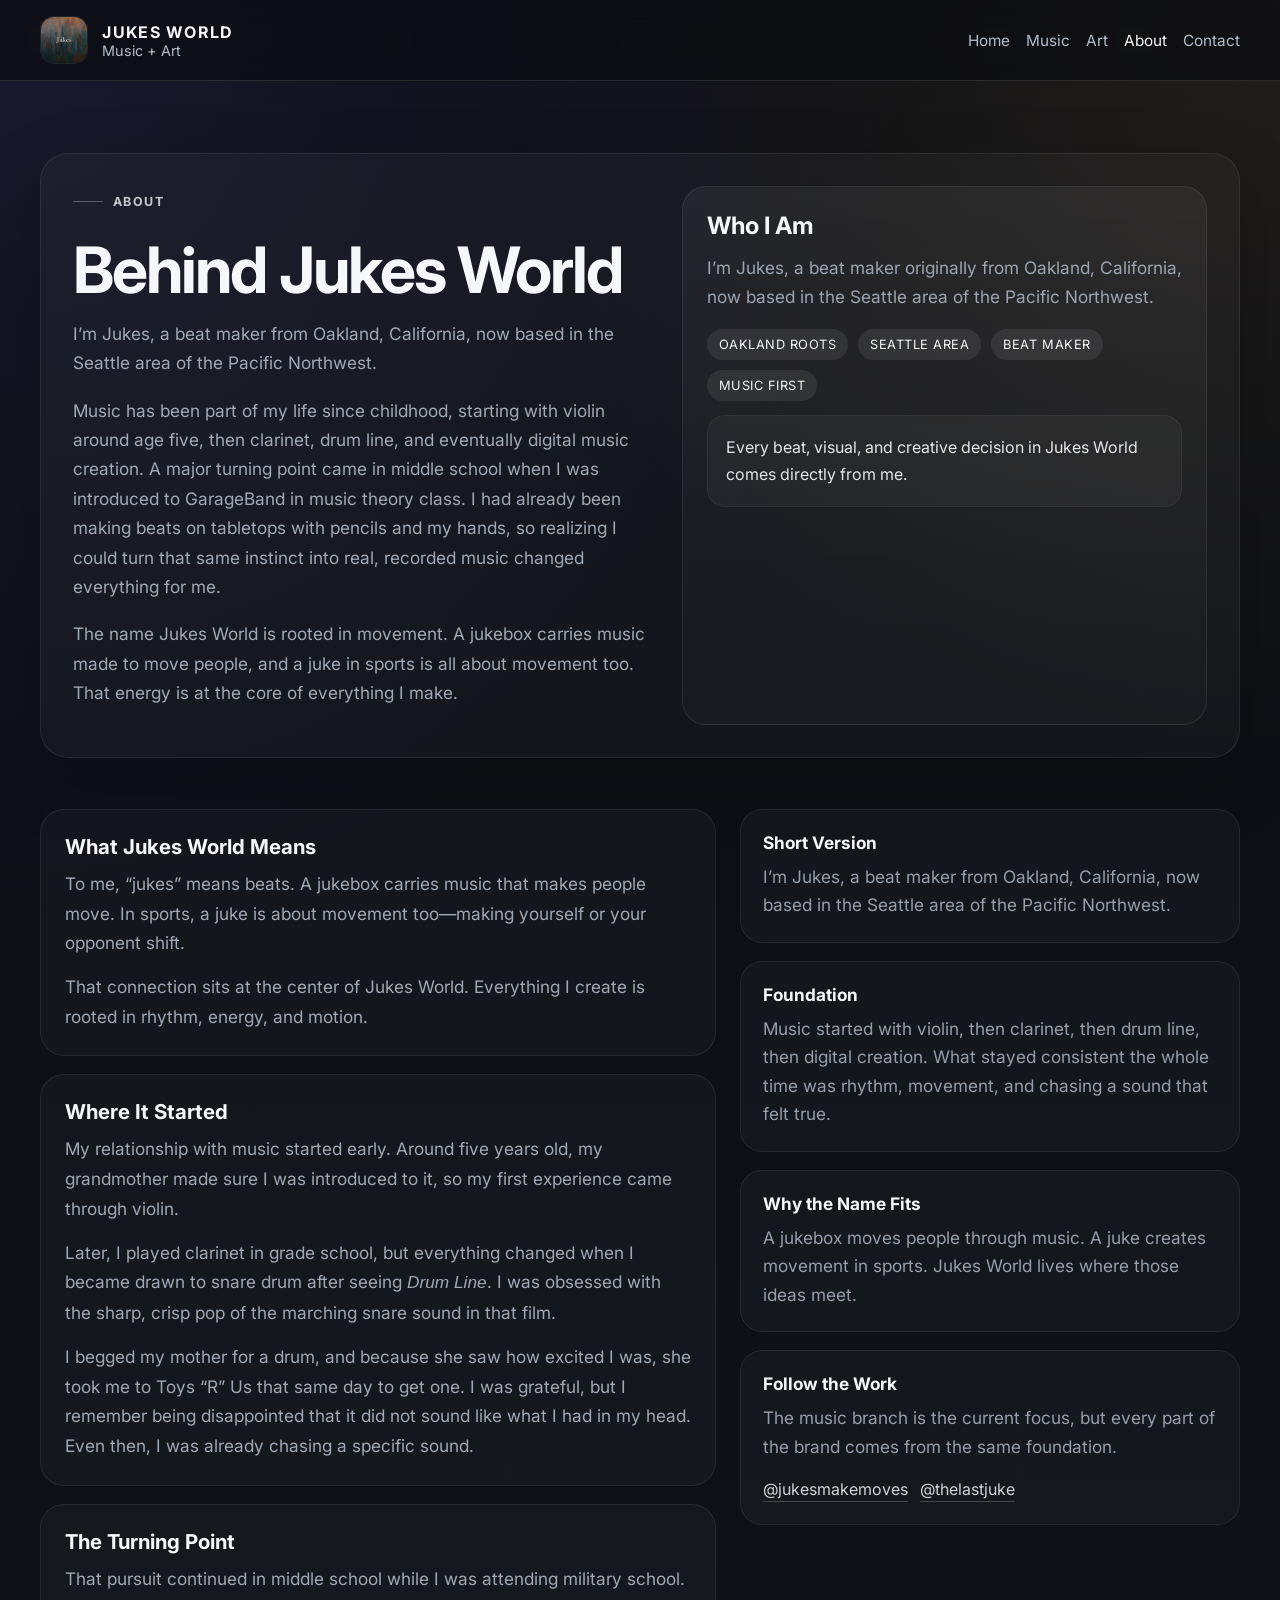
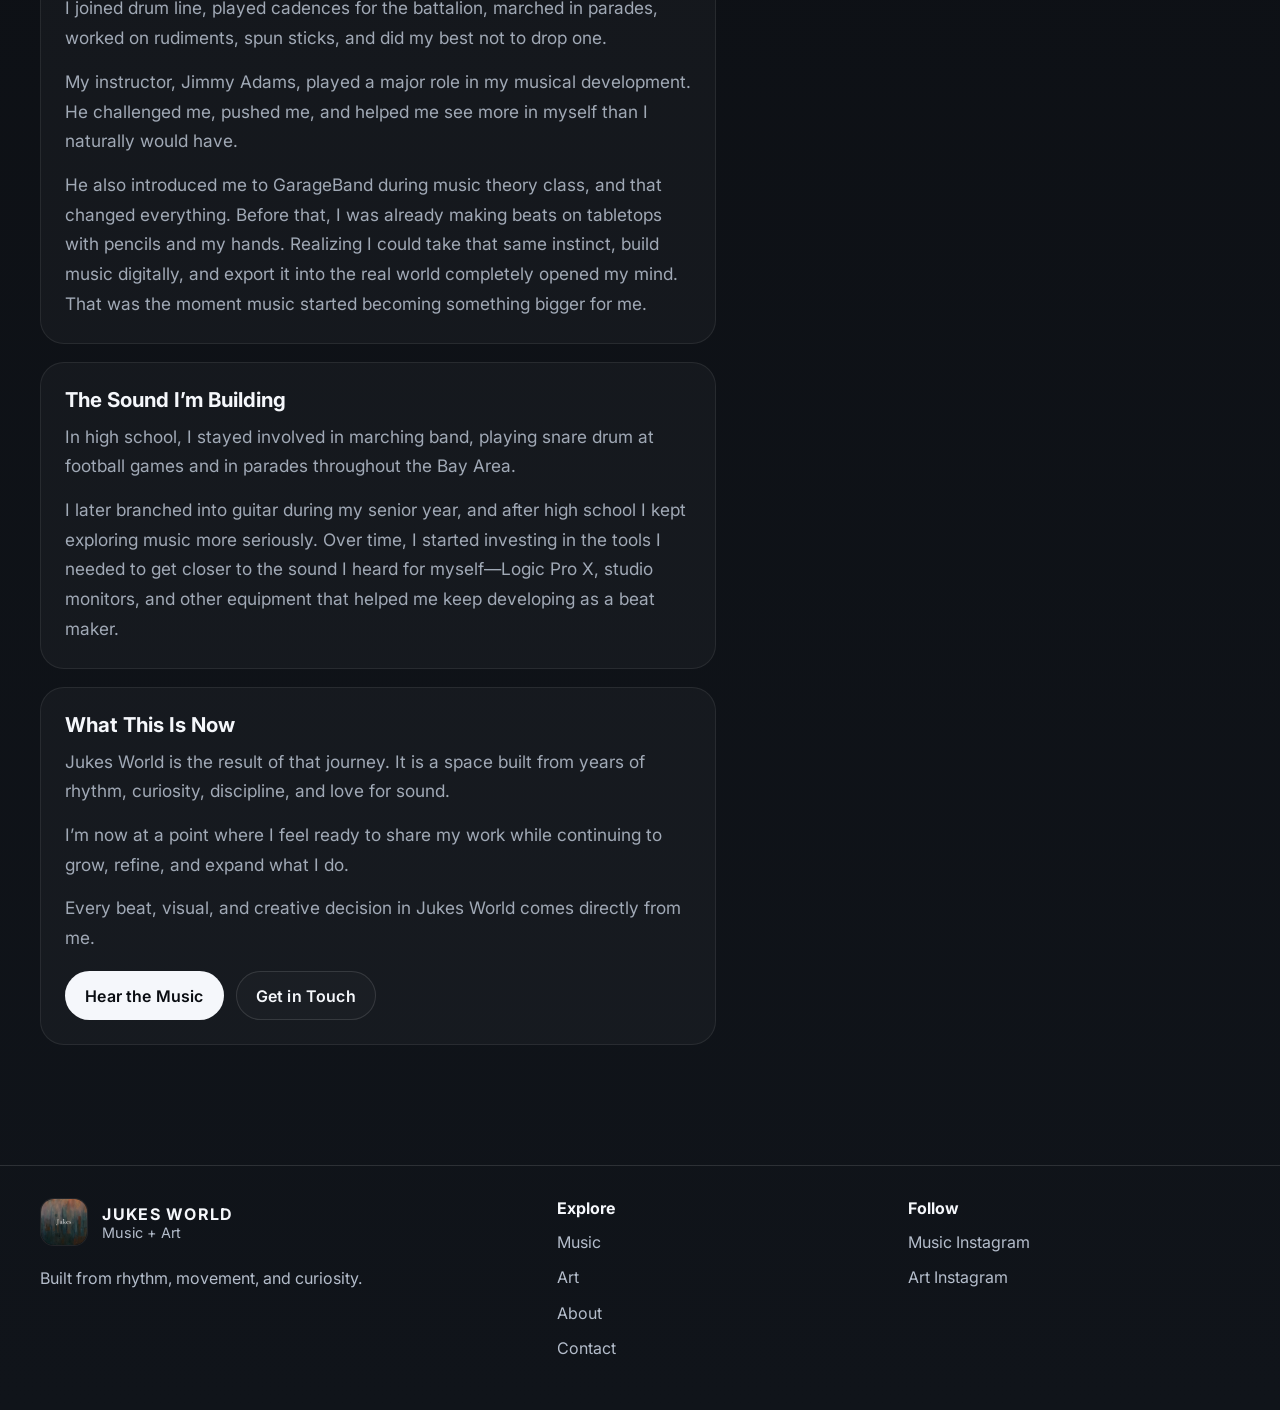
==== commit 919e8e1b: "Update index.html" ====
--- a/about/index.html
+++ b/about/index.html
@@ -210,7 +210,7 @@
     <div class="container nav-wrap">
       <a class="brand-lockup" href="/">
         <div class="brand-mark brand-mark-image">
-          <img src="/assets/images/jukesworld-logo.png" alt="Jukes World logo" />
+          <img src="/assets/images/Jukes-World-Thumbnail.png" alt="Jukes World thumbnail artwork" />
         </div>
         <div class="brand-text">
           <strong>Jukes World</strong>
@@ -377,7 +377,7 @@
       <div>
         <div class="brand-lockup">
           <div class="brand-mark brand-mark-image">
-            <img src="/assets/images/jukesworld-logo.png" alt="Jukes World logo" />
+            <img src="/assets/images/Jukes-World-Thumbnail.png" alt="Jukes World thumbnail artwork" />
           </div>
           <div class="brand-text">
             <strong>Jukes World</strong>
